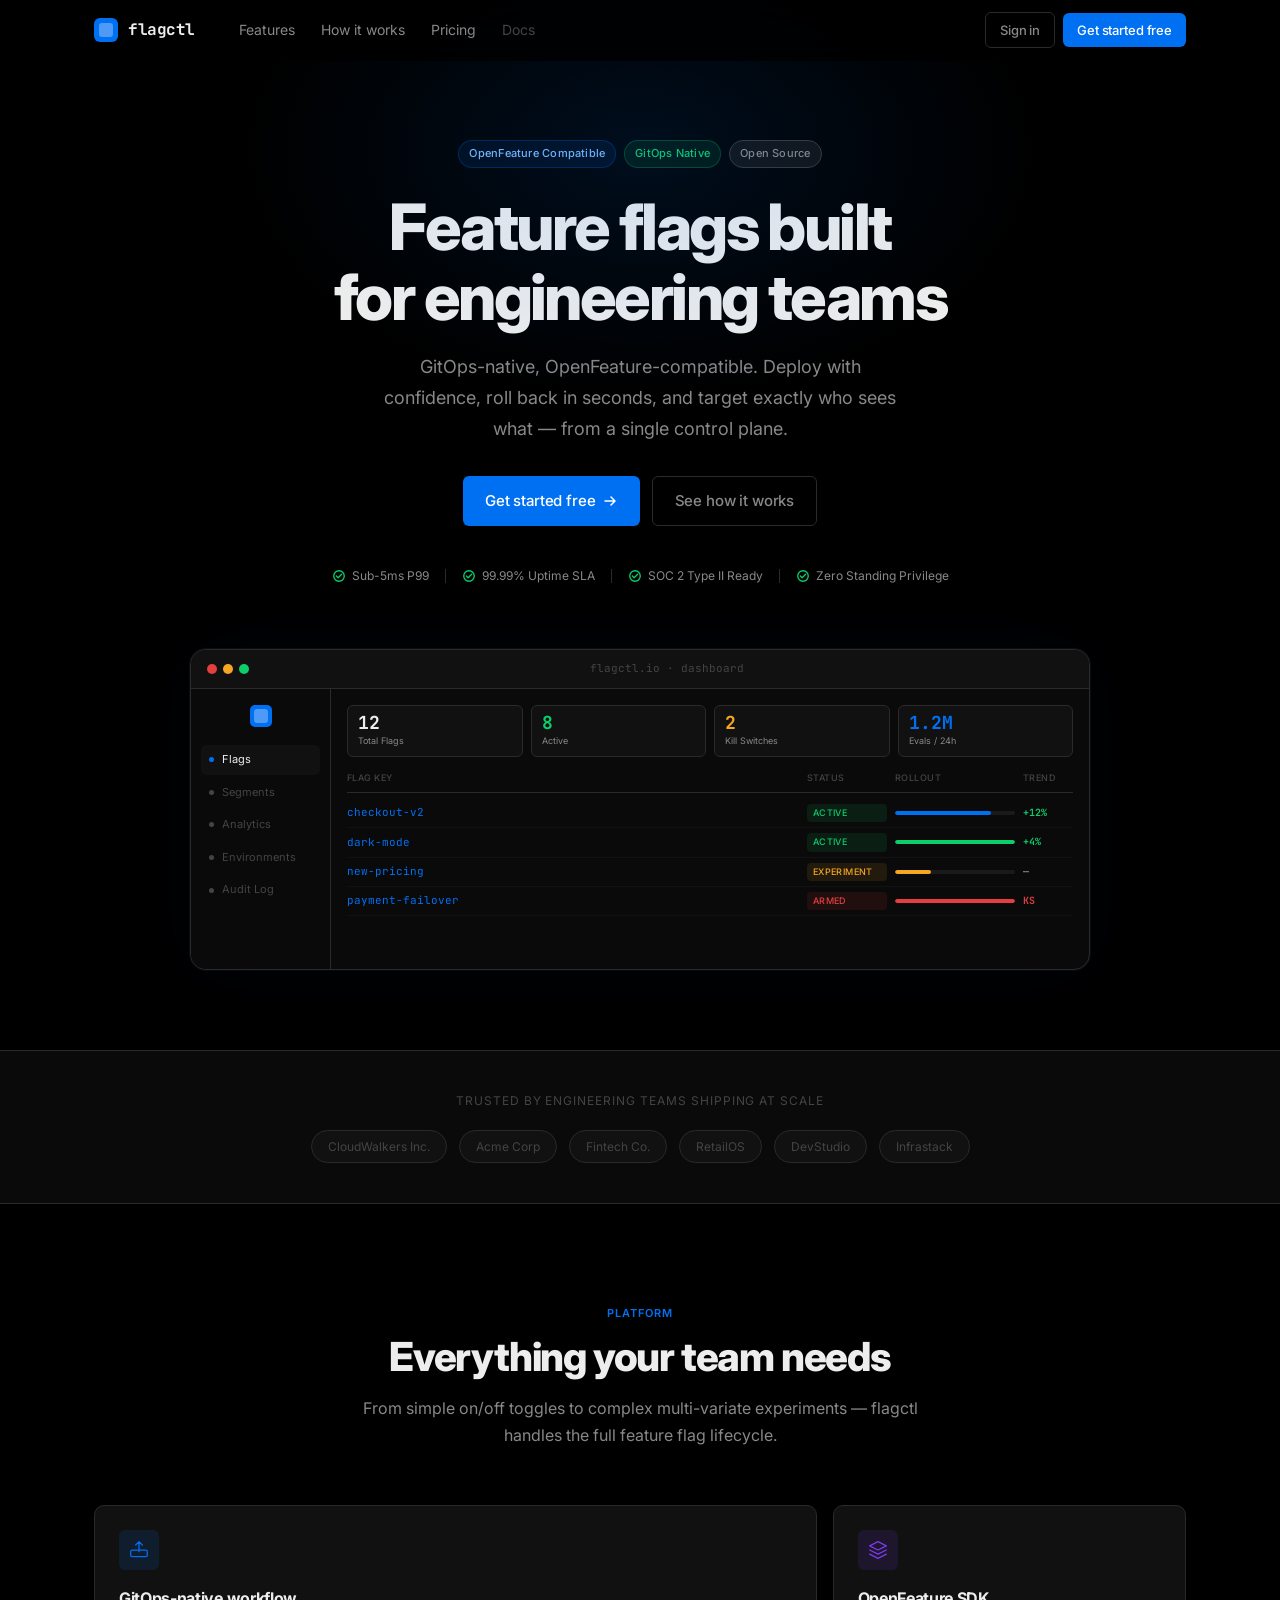
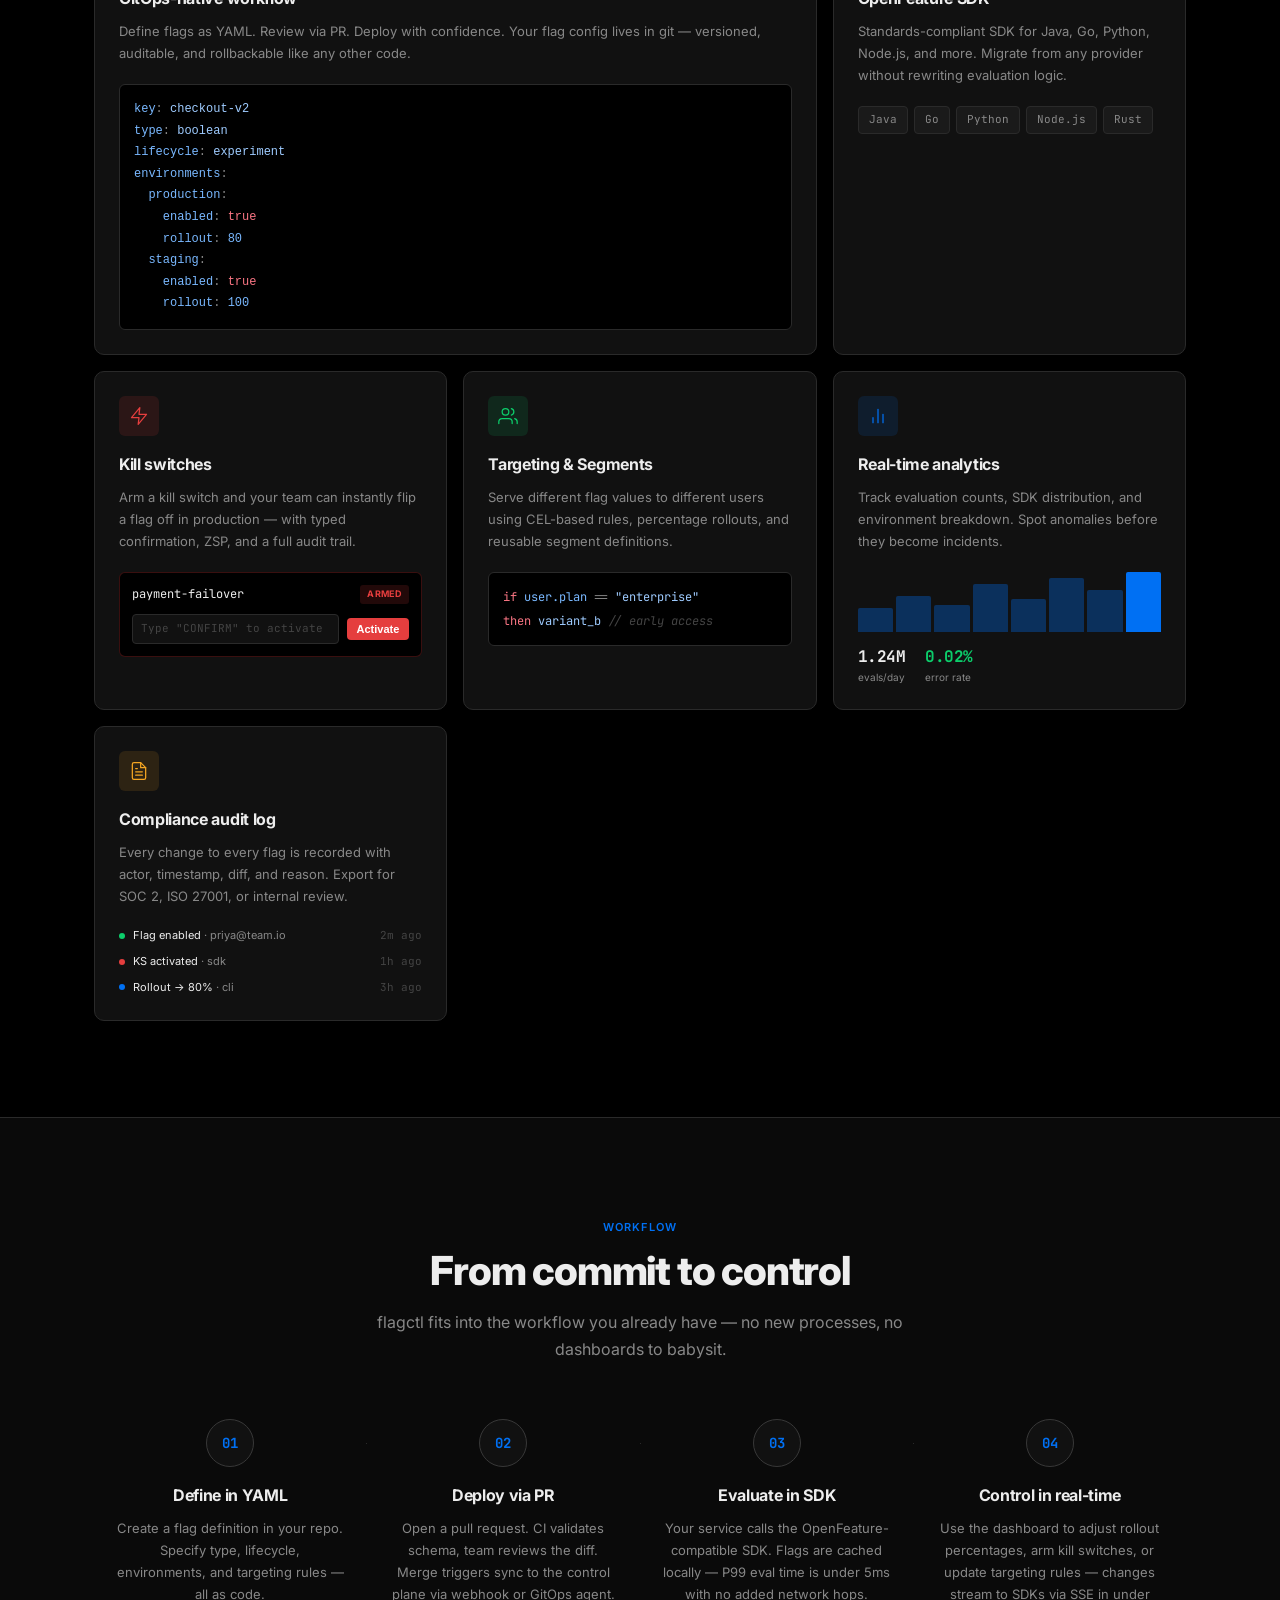
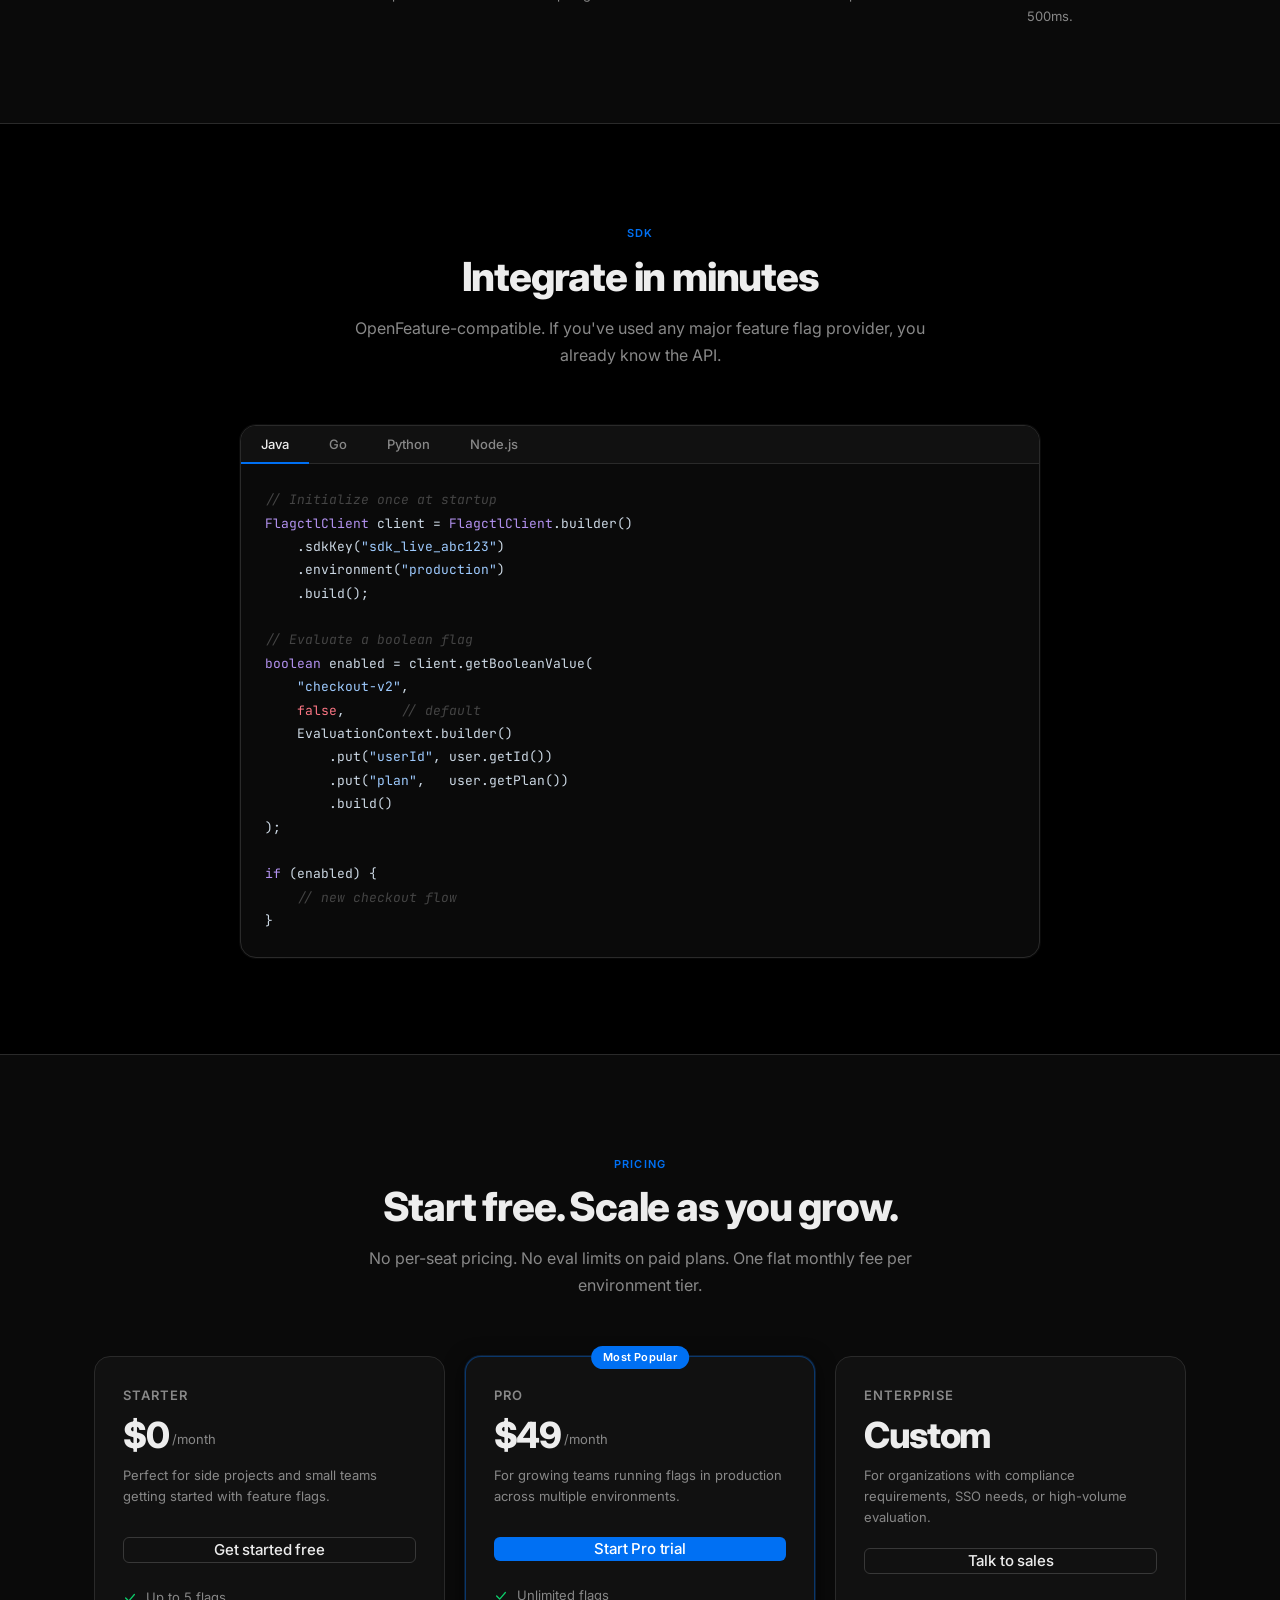
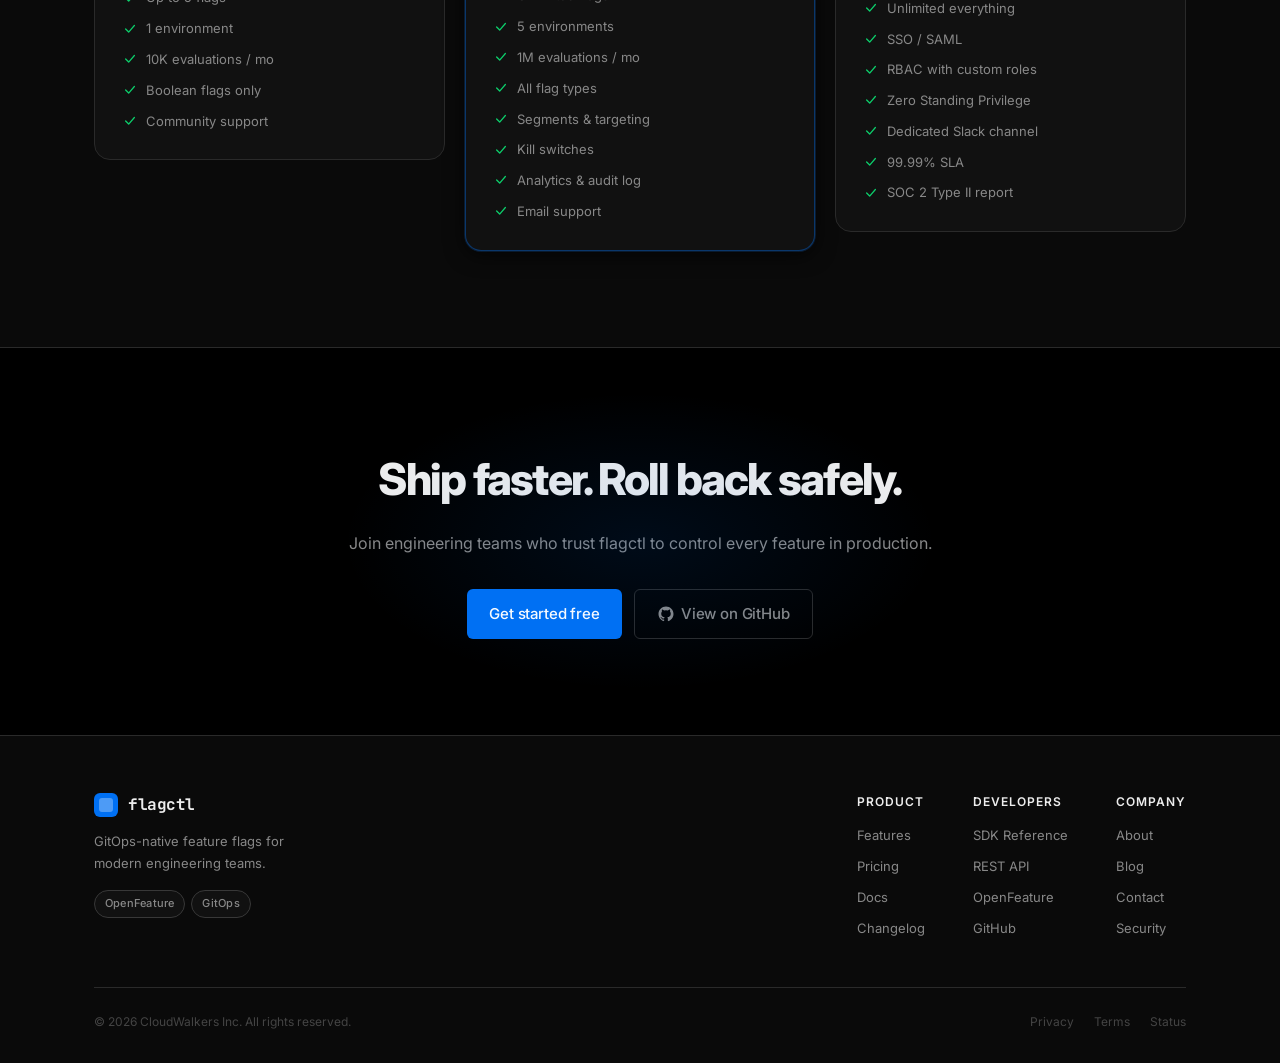
==== index.html @ 7f80adb3 "Add interactive features and dark theme styling - Implement sticky navigation that changes on scroll" ====
<!DOCTYPE html>
<html lang="en">
<head>
  <meta charset="UTF-8" />
  <meta name="viewport" content="width=device-width, initial-scale=1.0" />
  <title>flagctl — GitOps-native Feature Flags</title>
  <meta name="description" content="GitOps-native, OpenFeature-compatible feature flag management. Ship faster, roll back instantly, target precisely." />
  <meta property="og:title" content="flagctl — GitOps-native Feature Flags" />
  <meta property="og:description" content="Ship faster, roll back instantly, target precisely. Open-source feature flag management built for modern engineering teams." />
  <meta property="og:type" content="website" />
  <meta property="og:url" content="https://flagctl.github.io" />
  <meta name="twitter:card" content="summary_large_image" />
  <link rel="preconnect" href="https://fonts.googleapis.com" />
  <link rel="preconnect" href="https://fonts.gstatic.com" crossorigin />
  <link href="https://fonts.googleapis.com/css2?family=Inter:wght@300;400;500;600;700;800&family=JetBrains+Mono:wght@400;500;600&display=swap" rel="stylesheet" />
  <link rel="stylesheet" href="style.css" />
</head>
<body>

  <!-- ===================== NAV ===================== -->
  <nav class="nav" id="nav">
    <div class="nav-inner">
      <a href="/" class="logo">
        <span class="logo-mark"></span>
        <span class="logo-text">flagctl</span>
      </a>
      <ul class="nav-links">
        <li><a href="#features">Features</a></li>
        <li><a href="#how-it-works">How it works</a></li>
        <li><a href="#pricing">Pricing</a></li>
        <li><a href="#docs" class="nav-link-muted">Docs</a></li>
      </ul>
      <div class="nav-actions">
        <a href="#" class="btn btn-ghost btn-sm">Sign in</a>
        <a href="#pricing" class="btn btn-primary btn-sm">Get started free</a>
      </div>
      <button class="hamburger" id="hamburger" aria-label="Menu">
        <span></span><span></span><span></span>
      </button>
    </div>
    <div class="mobile-menu" id="mobile-menu">
      <a href="#features">Features</a>
      <a href="#how-it-works">How it works</a>
      <a href="#pricing">Pricing</a>
      <a href="#docs">Docs</a>
      <a href="#pricing" class="btn btn-primary btn-sm">Get started free</a>
    </div>
  </nav>

  <!-- ===================== HERO ===================== -->
  <section class="hero">
    <div class="hero-glow"></div>
    <div class="container">
      <div class="badge-row">
        <span class="badge badge-blue">OpenFeature Compatible</span>
        <span class="badge badge-green">GitOps Native</span>
        <span class="badge badge-default">Open Source</span>
      </div>
      <h1 class="hero-title">
        Feature flags built<br />for engineering teams
      </h1>
      <p class="hero-sub">
        GitOps-native, OpenFeature-compatible. Deploy with confidence, roll back
        in seconds, and target exactly who sees what — from a single control plane.
      </p>
      <div class="hero-actions">
        <a href="#pricing" class="btn btn-primary btn-lg">
          Get started free
          <svg width="16" height="16" viewBox="0 0 16 16" fill="none">
            <path d="M3 8h10M9 4l4 4-4 4" stroke="currentColor" stroke-width="1.5" stroke-linecap="round" stroke-linejoin="round"/>
          </svg>
        </a>
        <a href="#how-it-works" class="btn btn-ghost btn-lg">See how it works</a>
      </div>
      <div class="trust-bar">
        <div class="trust-item">
          <svg width="14" height="14" viewBox="0 0 16 16" fill="none"><circle cx="8" cy="8" r="6" stroke="#0cce6b" stroke-width="1.5"/><path d="M5 8l2 2 4-4" stroke="#0cce6b" stroke-width="1.5" stroke-linecap="round" stroke-linejoin="round"/></svg>
          Sub-5ms P99
        </div>
        <div class="trust-sep"></div>
        <div class="trust-item">
          <svg width="14" height="14" viewBox="0 0 16 16" fill="none"><circle cx="8" cy="8" r="6" stroke="#0cce6b" stroke-width="1.5"/><path d="M5 8l2 2 4-4" stroke="#0cce6b" stroke-width="1.5" stroke-linecap="round" stroke-linejoin="round"/></svg>
          99.99% Uptime SLA
        </div>
        <div class="trust-sep"></div>
        <div class="trust-item">
          <svg width="14" height="14" viewBox="0 0 16 16" fill="none"><circle cx="8" cy="8" r="6" stroke="#0cce6b" stroke-width="1.5"/><path d="M5 8l2 2 4-4" stroke="#0cce6b" stroke-width="1.5" stroke-linecap="round" stroke-linejoin="round"/></svg>
          SOC 2 Type II Ready
        </div>
        <div class="trust-sep"></div>
        <div class="trust-item">
          <svg width="14" height="14" viewBox="0 0 16 16" fill="none"><circle cx="8" cy="8" r="6" stroke="#0cce6b" stroke-width="1.5"/><path d="M5 8l2 2 4-4" stroke="#0cce6b" stroke-width="1.5" stroke-linecap="round" stroke-linejoin="round"/></svg>
          Zero Standing Privilege
        </div>
      </div>

      <!-- Dashboard preview -->
      <div class="hero-preview">
        <div class="preview-topbar">
          <div class="preview-dots">
            <span class="dot dot-red"></span>
            <span class="dot dot-yellow"></span>
            <span class="dot dot-green"></span>
          </div>
          <div class="preview-url">flagctl.io · dashboard</div>
        </div>
        <div class="preview-body">
          <!-- Sidebar -->
          <div class="preview-sidebar">
            <div class="preview-logo-mark"></div>
            <div class="preview-nav-items">
              <div class="preview-nav-item preview-nav-active">
                <span class="preview-nav-dot" style="background:#0070f3"></span>
                <span>Flags</span>
              </div>
              <div class="preview-nav-item">
                <span class="preview-nav-dot" style="background:#444"></span>
                <span>Segments</span>
              </div>
              <div class="preview-nav-item">
                <span class="preview-nav-dot" style="background:#444"></span>
                <span>Analytics</span>
              </div>
              <div class="preview-nav-item">
                <span class="preview-nav-dot" style="background:#444"></span>
                <span>Environments</span>
              </div>
              <div class="preview-nav-item">
                <span class="preview-nav-dot" style="background:#444"></span>
                <span>Audit Log</span>
              </div>
            </div>
          </div>
          <!-- Content -->
          <div class="preview-content">
            <!-- Stat row -->
            <div class="preview-stats">
              <div class="preview-stat">
                <div class="preview-stat-val" style="color:#ededed">12</div>
                <div class="preview-stat-label">Total Flags</div>
              </div>
              <div class="preview-stat">
                <div class="preview-stat-val" style="color:#0cce6b">8</div>
                <div class="preview-stat-label">Active</div>
              </div>
              <div class="preview-stat">
                <div class="preview-stat-val" style="color:#f5a623">2</div>
                <div class="preview-stat-label">Kill Switches</div>
              </div>
              <div class="preview-stat">
                <div class="preview-stat-val" style="color:#0070f3">1.2M</div>
                <div class="preview-stat-label">Evals / 24h</div>
              </div>
            </div>
            <!-- Flag rows -->
            <div class="preview-table">
              <div class="preview-table-head">
                <span>Flag key</span>
                <span>Status</span>
                <span>Rollout</span>
                <span>Trend</span>
              </div>
              <div class="preview-row">
                <span class="preview-key">checkout-v2</span>
                <span class="preview-chip preview-chip-green">active</span>
                <div class="preview-bar-wrap"><div class="preview-bar" style="width:80%;background:#0070f3"></div></div>
                <span class="preview-trend" style="color:#0cce6b">+12%</span>
              </div>
              <div class="preview-row">
                <span class="preview-key">dark-mode</span>
                <span class="preview-chip preview-chip-green">active</span>
                <div class="preview-bar-wrap"><div class="preview-bar" style="width:100%;background:#0cce6b"></div></div>
                <span class="preview-trend" style="color:#0cce6b">+4%</span>
              </div>
              <div class="preview-row">
                <span class="preview-key">new-pricing</span>
                <span class="preview-chip preview-chip-yellow">experiment</span>
                <div class="preview-bar-wrap"><div class="preview-bar" style="width:30%;background:#f5a623"></div></div>
                <span class="preview-trend" style="color:#888">—</span>
              </div>
              <div class="preview-row">
                <span class="preview-key">payment-failover</span>
                <span class="preview-chip preview-chip-red">armed</span>
                <div class="preview-bar-wrap"><div class="preview-bar" style="width:100%;background:#e53e3e"></div></div>
                <span class="preview-trend" style="color:#e53e3e">KS</span>
              </div>
            </div>
          </div>
        </div>
      </div>
    </div>
  </section>

  <!-- ===================== LOGOS ===================== -->
  <section class="logos-section">
    <div class="container">
      <p class="logos-label">Trusted by engineering teams shipping at scale</p>
      <div class="logos-row">
        <div class="logo-pill">CloudWalkers Inc.</div>
        <div class="logo-pill">Acme Corp</div>
        <div class="logo-pill">Fintech Co.</div>
        <div class="logo-pill">RetailOS</div>
        <div class="logo-pill">DevStudio</div>
        <div class="logo-pill">Infrastack</div>
      </div>
    </div>
  </section>

  <!-- ===================== FEATURES ===================== -->
  <section class="section" id="features">
    <div class="container">
      <div class="section-header">
        <span class="section-eyebrow">Platform</span>
        <h2 class="section-title">Everything your team needs</h2>
        <p class="section-sub">From simple on/off toggles to complex multi-variate experiments — flagctl handles the full feature flag lifecycle.</p>
      </div>
      <div class="features-grid">

        <div class="feature-card feature-card-wide">
          <div class="feature-icon feature-icon-blue">
            <svg width="20" height="20" viewBox="0 0 24 24" fill="none"><path d="M8 6l4-4 4 4M12 2v12M4 20h16M4 20a2 2 0 01-2-2v-4a2 2 0 012-2h16a2 2 0 012 2v4a2 2 0 01-2 2" stroke="currentColor" stroke-width="1.5" stroke-linecap="round" stroke-linejoin="round"/></svg>
          </div>
          <h3 class="feature-title">GitOps-native workflow</h3>
          <p class="feature-desc">Define flags as YAML. Review via PR. Deploy with confidence. Your flag config lives in git — versioned, auditable, and rollbackable like any other code.</p>
          <div class="feature-code">
            <pre><span class="c-key">key</span><span class="c-colon">:</span> <span class="c-str">checkout-v2</span>
<span class="c-key">type</span><span class="c-colon">:</span> <span class="c-str">boolean</span>
<span class="c-key">lifecycle</span><span class="c-colon">:</span> <span class="c-str">experiment</span>
<span class="c-key">environments</span><span class="c-colon">:</span>
  <span class="c-key">production</span><span class="c-colon">:</span>
    <span class="c-key">enabled</span><span class="c-colon">:</span> <span class="c-bool">true</span>
    <span class="c-key">rollout</span><span class="c-colon">:</span> <span class="c-num">80</span>
  <span class="c-key">staging</span><span class="c-colon">:</span>
    <span class="c-key">enabled</span><span class="c-colon">:</span> <span class="c-bool">true</span>
    <span class="c-key">rollout</span><span class="c-colon">:</span> <span class="c-num">100</span></pre>
          </div>
        </div>

        <div class="feature-card">
          <div class="feature-icon feature-icon-purple">
            <svg width="20" height="20" viewBox="0 0 24 24" fill="none"><path d="M12 2L2 7l10 5 10-5-10-5zM2 17l10 5 10-5M2 12l10 5 10-5" stroke="currentColor" stroke-width="1.5" stroke-linecap="round" stroke-linejoin="round"/></svg>
          </div>
          <h3 class="feature-title">OpenFeature SDK</h3>
          <p class="feature-desc">Standards-compliant SDK for Java, Go, Python, Node.js, and more. Migrate from any provider without rewriting evaluation logic.</p>
          <div class="feature-langs">
            <span class="lang-pill">Java</span>
            <span class="lang-pill">Go</span>
            <span class="lang-pill">Python</span>
            <span class="lang-pill">Node.js</span>
            <span class="lang-pill">Rust</span>
          </div>
        </div>

        <div class="feature-card">
          <div class="feature-icon feature-icon-red">
            <svg width="20" height="20" viewBox="0 0 24 24" fill="none"><path d="M13 2L3 14h9l-1 8 10-12h-9l1-8z" stroke="currentColor" stroke-width="1.5" stroke-linecap="round" stroke-linejoin="round"/></svg>
          </div>
          <h3 class="feature-title">Kill switches</h3>
          <p class="feature-desc">Arm a kill switch and your team can instantly flip a flag off in production — with typed confirmation, ZSP, and a full audit trail.</p>
          <div class="feature-ks-demo">
            <div class="ks-row">
              <span class="ks-key">payment-failover</span>
              <span class="ks-badge">ARMED</span>
            </div>
            <div class="ks-action">
              <span class="ks-input">Type "CONFIRM" to activate</span>
              <button class="ks-btn">Activate</button>
            </div>
          </div>
        </div>

        <div class="feature-card">
          <div class="feature-icon feature-icon-green">
            <svg width="20" height="20" viewBox="0 0 24 24" fill="none"><path d="M17 21v-2a4 4 0 00-4-4H5a4 4 0 00-4 4v2M9 11a4 4 0 100-8 4 4 0 000 8zM23 21v-2a4 4 0 00-3-3.87M16 3.13a4 4 0 010 7.75" stroke="currentColor" stroke-width="1.5" stroke-linecap="round" stroke-linejoin="round"/></svg>
          </div>
          <h3 class="feature-title">Targeting &amp; Segments</h3>
          <p class="feature-desc">Serve different flag values to different users using CEL-based rules, percentage rollouts, and reusable segment definitions.</p>
          <div class="feature-rule">
            <div class="rule-line"><span class="rule-kw">if</span> <span class="rule-attr">user.plan</span> <span class="rule-op">==</span> <span class="rule-val">"enterprise"</span></div>
            <div class="rule-line"><span class="rule-kw">then</span> <span class="rule-val">variant_b</span> <span class="rule-comment">// early access</span></div>
          </div>
        </div>

        <div class="feature-card">
          <div class="feature-icon feature-icon-blue">
            <svg width="20" height="20" viewBox="0 0 24 24" fill="none"><path d="M18 20V10M12 20V4M6 20v-6" stroke="currentColor" stroke-width="1.5" stroke-linecap="round" stroke-linejoin="round"/></svg>
          </div>
          <h3 class="feature-title">Real-time analytics</h3>
          <p class="feature-desc">Track evaluation counts, SDK distribution, and environment breakdown. Spot anomalies before they become incidents.</p>
          <div class="feature-mini-chart">
            <div class="mini-bar" style="height:40%;background:#0070f355"></div>
            <div class="mini-bar" style="height:60%;background:#0070f355"></div>
            <div class="mini-bar" style="height:45%;background:#0070f355"></div>
            <div class="mini-bar" style="height:80%;background:#0070f355"></div>
            <div class="mini-bar" style="height:55%;background:#0070f355"></div>
            <div class="mini-bar" style="height:90%;background:#0070f355"></div>
            <div class="mini-bar" style="height:70%;background:#0070f355"></div>
            <div class="mini-bar" style="height:100%;background:#0070f3"></div>
          </div>
          <div class="feature-stats-row">
            <div class="mini-stat"><span class="mini-val">1.24M</span><span class="mini-lbl">evals/day</span></div>
            <div class="mini-stat"><span class="mini-val" style="color:#0cce6b">0.02%</span><span class="mini-lbl">error rate</span></div>
          </div>
        </div>

        <div class="feature-card">
          <div class="feature-icon feature-icon-yellow">
            <svg width="20" height="20" viewBox="0 0 24 24" fill="none"><path d="M14 2H6a2 2 0 00-2 2v16a2 2 0 002 2h12a2 2 0 002-2V8l-6-6z" stroke="currentColor" stroke-width="1.5" stroke-linecap="round" stroke-linejoin="round"/><path d="M14 2v6h6M16 13H8M16 17H8M10 9H8" stroke="currentColor" stroke-width="1.5" stroke-linecap="round" stroke-linejoin="round"/></svg>
          </div>
          <h3 class="feature-title">Compliance audit log</h3>
          <p class="feature-desc">Every change to every flag is recorded with actor, timestamp, diff, and reason. Export for SOC 2, ISO 27001, or internal review.</p>
          <div class="feature-audit">
            <div class="audit-row">
              <span class="audit-dot" style="background:#0cce6b"></span>
              <span class="audit-text">Flag enabled <span class="audit-who">· priya@team.io</span></span>
              <span class="audit-time">2m ago</span>
            </div>
            <div class="audit-row">
              <span class="audit-dot" style="background:#e53e3e"></span>
              <span class="audit-text">KS activated <span class="audit-who">· sdk</span></span>
              <span class="audit-time">1h ago</span>
            </div>
            <div class="audit-row">
              <span class="audit-dot" style="background:#0070f3"></span>
              <span class="audit-text">Rollout → 80% <span class="audit-who">· cli</span></span>
              <span class="audit-time">3h ago</span>
            </div>
          </div>
        </div>

      </div>
    </div>
  </section>

  <!-- ===================== HOW IT WORKS ===================== -->
  <section class="section section-alt" id="how-it-works">
    <div class="container">
      <div class="section-header">
        <span class="section-eyebrow">Workflow</span>
        <h2 class="section-title">From commit to control</h2>
        <p class="section-sub">flagctl fits into the workflow you already have — no new processes, no dashboards to babysit.</p>
      </div>
      <div class="steps">
        <div class="step">
          <div class="step-num">01</div>
          <div class="step-content">
            <h3 class="step-title">Define in YAML</h3>
            <p class="step-desc">Create a flag definition in your repo. Specify type, lifecycle, environments, and targeting rules — all as code.</p>
          </div>
        </div>
        <div class="step-connector"></div>
        <div class="step">
          <div class="step-num">02</div>
          <div class="step-content">
            <h3 class="step-title">Deploy via PR</h3>
            <p class="step-desc">Open a pull request. CI validates schema, team reviews the diff. Merge triggers sync to the control plane via webhook or GitOps agent.</p>
          </div>
        </div>
        <div class="step-connector"></div>
        <div class="step">
          <div class="step-num">03</div>
          <div class="step-content">
            <h3 class="step-title">Evaluate in SDK</h3>
            <p class="step-desc">Your service calls the OpenFeature-compatible SDK. Flags are cached locally — P99 eval time is under 5ms with no added network hops.</p>
          </div>
        </div>
        <div class="step-connector"></div>
        <div class="step">
          <div class="step-num">04</div>
          <div class="step-content">
            <h3 class="step-title">Control in real-time</h3>
            <p class="step-desc">Use the dashboard to adjust rollout percentages, arm kill switches, or update targeting rules — changes stream to SDKs via SSE in under 500ms.</p>
          </div>
        </div>
      </div>
    </div>
  </section>

  <!-- ===================== CODE ===================== -->
  <section class="section" id="docs">
    <div class="container">
      <div class="section-header">
        <span class="section-eyebrow">SDK</span>
        <h2 class="section-title">Integrate in minutes</h2>
        <p class="section-sub">OpenFeature-compatible. If you've used any major feature flag provider, you already know the API.</p>
      </div>
      <div class="code-showcase">
        <div class="code-tabs">
          <button class="code-tab code-tab-active" data-lang="java">Java</button>
          <button class="code-tab" data-lang="go">Go</button>
          <button class="code-tab" data-lang="python">Python</button>
          <button class="code-tab" data-lang="node">Node.js</button>
        </div>
        <div class="code-panels">
          <div class="code-panel code-panel-active" data-lang="java">
            <pre class="code-block"><span class="c-comment">// Initialize once at startup</span>
<span class="c-type">FlagctlClient</span> client = <span class="c-type">FlagctlClient</span>.builder()
    .sdkKey(<span class="c-str">"sdk_live_abc123"</span>)
    .environment(<span class="c-str">"production"</span>)
    .build();

<span class="c-comment">// Evaluate a boolean flag</span>
<span class="c-type">boolean</span> enabled = client.getBooleanValue(
    <span class="c-str">"checkout-v2"</span>,
    <span class="c-bool">false</span>,       <span class="c-comment">// default</span>
    EvaluationContext.builder()
        .put(<span class="c-str">"userId"</span>, user.getId())
        .put(<span class="c-str">"plan"</span>,   user.getPlan())
        .build()
);

<span class="c-type">if</span> (enabled) {
    <span class="c-comment">// new checkout flow</span>
}</pre>
          </div>
          <div class="code-panel" data-lang="go">
            <pre class="code-block"><span class="c-comment">// Initialize once at startup</span>
client, _ := flagctl.<span class="c-type">NewClient</span>(flagctl.Config{
    SDKKey:      <span class="c-str">"sdk_live_abc123"</span>,
    Environment: <span class="c-str">"production"</span>,
})

<span class="c-comment">// Evaluate a boolean flag</span>
enabled, _ := client.<span class="c-type">BoolValue</span>(ctx,
    <span class="c-str">"checkout-v2"</span>,
    <span class="c-bool">false</span>,
    openfeature.<span class="c-type">NewEvaluationContext</span>(
        user.ID,
        map[<span class="c-type">string</span>]<span class="c-type">any</span>{
            <span class="c-str">"plan"</span>: user.Plan,
        },
    ),
)

<span class="c-type">if</span> enabled {
    <span class="c-comment">// new checkout flow</span>
}</pre>
          </div>
          <div class="code-panel" data-lang="python">
            <pre class="code-block"><span class="c-comment"># Initialize once at startup</span>
client = <span class="c-type">FlagctlClient</span>(
    sdk_key=<span class="c-str">"sdk_live_abc123"</span>,
    environment=<span class="c-str">"production"</span>,
)

<span class="c-comment"># Evaluate a boolean flag</span>
enabled = client.get_boolean_value(
    flag_key=<span class="c-str">"checkout-v2"</span>,
    default_value=<span class="c-bool">False</span>,
    evaluation_context=EvaluationContext(
        targeting_key=user.id,
        attributes={<span class="c-str">"plan"</span>: user.plan},
    ),
)

<span class="c-type">if</span> enabled:
    <span class="c-comment"># new checkout flow</span></pre>
          </div>
          <div class="code-panel" data-lang="node">
            <pre class="code-block"><span class="c-comment">// Initialize once at startup</span>
<span class="c-type">const</span> client = <span class="c-type">new</span> <span class="c-type">FlagctlClient</span>({
    sdkKey: <span class="c-str">'sdk_live_abc123'</span>,
    environment: <span class="c-str">'production'</span>,
});

<span class="c-comment">// Evaluate a boolean flag</span>
<span class="c-type">const</span> enabled = <span class="c-type">await</span> client.getBooleanValue(
    <span class="c-str">'checkout-v2'</span>,
    <span class="c-bool">false</span>,
    {
        targetingKey: user.id,
        plan: user.plan,
    }
);

<span class="c-type">if</span> (enabled) {
    <span class="c-comment">// new checkout flow</span>
}</pre>
          </div>
        </div>
      </div>
    </div>
  </section>

  <!-- ===================== PRICING ===================== -->
  <section class="section section-alt" id="pricing">
    <div class="container">
      <div class="section-header">
        <span class="section-eyebrow">Pricing</span>
        <h2 class="section-title">Start free. Scale as you grow.</h2>
        <p class="section-sub">No per-seat pricing. No eval limits on paid plans. One flat monthly fee per environment tier.</p>
      </div>
      <div class="pricing-grid">

        <div class="pricing-card">
          <div class="pricing-plan">Starter</div>
          <div class="pricing-price">
            <span class="pricing-amount">$0</span>
            <span class="pricing-period">/month</span>
          </div>
          <p class="pricing-tagline">Perfect for side projects and small teams getting started with feature flags.</p>
          <a href="#" class="btn btn-outline btn-full">Get started free</a>
          <ul class="pricing-features">
            <li><svg width="14" height="14" viewBox="0 0 16 16" fill="none"><path d="M3 8l3.5 3.5L13 4" stroke="#0cce6b" stroke-width="1.5" stroke-linecap="round" stroke-linejoin="round"/></svg> Up to 5 flags</li>
            <li><svg width="14" height="14" viewBox="0 0 16 16" fill="none"><path d="M3 8l3.5 3.5L13 4" stroke="#0cce6b" stroke-width="1.5" stroke-linecap="round" stroke-linejoin="round"/></svg> 1 environment</li>
            <li><svg width="14" height="14" viewBox="0 0 16 16" fill="none"><path d="M3 8l3.5 3.5L13 4" stroke="#0cce6b" stroke-width="1.5" stroke-linecap="round" stroke-linejoin="round"/></svg> 10K evaluations / mo</li>
            <li><svg width="14" height="14" viewBox="0 0 16 16" fill="none"><path d="M3 8l3.5 3.5L13 4" stroke="#0cce6b" stroke-width="1.5" stroke-linecap="round" stroke-linejoin="round"/></svg> Boolean flags only</li>
            <li><svg width="14" height="14" viewBox="0 0 16 16" fill="none"><path d="M3 8l3.5 3.5L13 4" stroke="#0cce6b" stroke-width="1.5" stroke-linecap="round" stroke-linejoin="round"/></svg> Community support</li>
          </ul>
        </div>

        <div class="pricing-card pricing-card-featured">
          <div class="pricing-popular">Most Popular</div>
          <div class="pricing-plan">Pro</div>
          <div class="pricing-price">
            <span class="pricing-amount">$49</span>
            <span class="pricing-period">/month</span>
          </div>
          <p class="pricing-tagline">For growing teams running flags in production across multiple environments.</p>
          <a href="#" class="btn btn-primary btn-full">Start Pro trial</a>
          <ul class="pricing-features">
            <li><svg width="14" height="14" viewBox="0 0 16 16" fill="none"><path d="M3 8l3.5 3.5L13 4" stroke="#0cce6b" stroke-width="1.5" stroke-linecap="round" stroke-linejoin="round"/></svg> Unlimited flags</li>
            <li><svg width="14" height="14" viewBox="0 0 16 16" fill="none"><path d="M3 8l3.5 3.5L13 4" stroke="#0cce6b" stroke-width="1.5" stroke-linecap="round" stroke-linejoin="round"/></svg> 5 environments</li>
            <li><svg width="14" height="14" viewBox="0 0 16 16" fill="none"><path d="M3 8l3.5 3.5L13 4" stroke="#0cce6b" stroke-width="1.5" stroke-linecap="round" stroke-linejoin="round"/></svg> 1M evaluations / mo</li>
            <li><svg width="14" height="14" viewBox="0 0 16 16" fill="none"><path d="M3 8l3.5 3.5L13 4" stroke="#0cce6b" stroke-width="1.5" stroke-linecap="round" stroke-linejoin="round"/></svg> All flag types</li>
            <li><svg width="14" height="14" viewBox="0 0 16 16" fill="none"><path d="M3 8l3.5 3.5L13 4" stroke="#0cce6b" stroke-width="1.5" stroke-linecap="round" stroke-linejoin="round"/></svg> Segments &amp; targeting</li>
            <li><svg width="14" height="14" viewBox="0 0 16 16" fill="none"><path d="M3 8l3.5 3.5L13 4" stroke="#0cce6b" stroke-width="1.5" stroke-linecap="round" stroke-linejoin="round"/></svg> Kill switches</li>
            <li><svg width="14" height="14" viewBox="0 0 16 16" fill="none"><path d="M3 8l3.5 3.5L13 4" stroke="#0cce6b" stroke-width="1.5" stroke-linecap="round" stroke-linejoin="round"/></svg> Analytics &amp; audit log</li>
            <li><svg width="14" height="14" viewBox="0 0 16 16" fill="none"><path d="M3 8l3.5 3.5L13 4" stroke="#0cce6b" stroke-width="1.5" stroke-linecap="round" stroke-linejoin="round"/></svg> Email support</li>
          </ul>
        </div>

        <div class="pricing-card">
          <div class="pricing-plan">Enterprise</div>
          <div class="pricing-price">
            <span class="pricing-amount">Custom</span>
          </div>
          <p class="pricing-tagline">For organizations with compliance requirements, SSO needs, or high-volume evaluation.</p>
          <a href="mailto:enterprise@flagctl.io" class="btn btn-outline btn-full">Talk to sales</a>
          <ul class="pricing-features">
            <li><svg width="14" height="14" viewBox="0 0 16 16" fill="none"><path d="M3 8l3.5 3.5L13 4" stroke="#0cce6b" stroke-width="1.5" stroke-linecap="round" stroke-linejoin="round"/></svg> Unlimited everything</li>
            <li><svg width="14" height="14" viewBox="0 0 16 16" fill="none"><path d="M3 8l3.5 3.5L13 4" stroke="#0cce6b" stroke-width="1.5" stroke-linecap="round" stroke-linejoin="round"/></svg> SSO / SAML</li>
            <li><svg width="14" height="14" viewBox="0 0 16 16" fill="none"><path d="M3 8l3.5 3.5L13 4" stroke="#0cce6b" stroke-width="1.5" stroke-linecap="round" stroke-linejoin="round"/></svg> RBAC with custom roles</li>
            <li><svg width="14" height="14" viewBox="0 0 16 16" fill="none"><path d="M3 8l3.5 3.5L13 4" stroke="#0cce6b" stroke-width="1.5" stroke-linecap="round" stroke-linejoin="round"/></svg> Zero Standing Privilege</li>
            <li><svg width="14" height="14" viewBox="0 0 16 16" fill="none"><path d="M3 8l3.5 3.5L13 4" stroke="#0cce6b" stroke-width="1.5" stroke-linecap="round" stroke-linejoin="round"/></svg> Dedicated Slack channel</li>
            <li><svg width="14" height="14" viewBox="0 0 16 16" fill="none"><path d="M3 8l3.5 3.5L13 4" stroke="#0cce6b" stroke-width="1.5" stroke-linecap="round" stroke-linejoin="round"/></svg> 99.99% SLA</li>
            <li><svg width="14" height="14" viewBox="0 0 16 16" fill="none"><path d="M3 8l3.5 3.5L13 4" stroke="#0cce6b" stroke-width="1.5" stroke-linecap="round" stroke-linejoin="round"/></svg> SOC 2 Type II report</li>
          </ul>
        </div>

      </div>
    </div>
  </section>

  <!-- ===================== CTA ===================== -->
  <section class="cta-section">
    <div class="container">
      <div class="cta-inner">
        <div class="cta-glow"></div>
        <h2 class="cta-title">Ship faster. Roll back safely.</h2>
        <p class="cta-sub">Join engineering teams who trust flagctl to control every feature in production.</p>
        <div class="cta-actions">
          <a href="#pricing" class="btn btn-primary btn-lg">Get started free</a>
          <a href="https://github.com/flagctl" class="btn btn-ghost btn-lg">
            <svg width="18" height="18" viewBox="0 0 24 24" fill="currentColor"><path d="M12 2C6.477 2 2 6.477 2 12c0 4.42 2.865 8.17 6.839 9.49.5.092.682-.217.682-.482 0-.237-.008-.866-.013-1.7-2.782.603-3.369-1.342-3.369-1.342-.454-1.155-1.11-1.462-1.11-1.462-.908-.62.069-.608.069-.608 1.003.07 1.531 1.03 1.531 1.03.892 1.529 2.341 1.087 2.91.832.092-.647.35-1.088.636-1.338-2.22-.253-4.555-1.11-4.555-4.943 0-1.091.39-1.984 1.029-2.683-.103-.253-.446-1.27.098-2.647 0 0 .84-.269 2.75 1.025A9.578 9.578 0 0112 6.836a9.59 9.59 0 012.504.337c1.909-1.294 2.747-1.025 2.747-1.025.546 1.377.203 2.394.1 2.647.64.699 1.028 1.592 1.028 2.683 0 3.842-2.339 4.687-4.566 4.935.359.309.678.919.678 1.852 0 1.336-.012 2.415-.012 2.743 0 .267.18.578.688.48C19.138 20.167 22 16.418 22 12c0-5.523-4.477-10-10-10z"/></svg>
            View on GitHub
          </a>
        </div>
      </div>
    </div>
  </section>

  <!-- ===================== FOOTER ===================== -->
  <footer class="footer">
    <div class="container">
      <div class="footer-top">
        <div class="footer-brand">
          <a href="/" class="logo">
            <span class="logo-mark"></span>
            <span class="logo-text">flagctl</span>
          </a>
          <p class="footer-tagline">GitOps-native feature flags for modern engineering teams.</p>
          <div class="footer-badges">
            <span class="badge badge-default">OpenFeature</span>
            <span class="badge badge-default">GitOps</span>
          </div>
        </div>
        <div class="footer-links">
          <div class="footer-col">
            <h4>Product</h4>
            <a href="#features">Features</a>
            <a href="#pricing">Pricing</a>
            <a href="#docs">Docs</a>
            <a href="#">Changelog</a>
          </div>
          <div class="footer-col">
            <h4>Developers</h4>
            <a href="#">SDK Reference</a>
            <a href="#">REST API</a>
            <a href="#">OpenFeature</a>
            <a href="#">GitHub</a>
          </div>
          <div class="footer-col">
            <h4>Company</h4>
            <a href="#">About</a>
            <a href="#">Blog</a>
            <a href="mailto:enterprise@flagctl.io">Contact</a>
            <a href="#">Security</a>
          </div>
        </div>
      </div>
      <div class="footer-bottom">
        <span>© 2026 CloudWalkers Inc. All rights reserved.</span>
        <div class="footer-legal">
          <a href="#">Privacy</a>
          <a href="#">Terms</a>
          <a href="#">Status</a>
        </div>
      </div>
    </div>
  </footer>

  <script src="script.js"></script>
</body>
</html>
---- style.css ----
/* =============================================
   flagctl.github.io — Vercel-inspired dark theme
   ============================================= */

*, *::before, *::after { box-sizing: border-box; margin: 0; padding: 0; }

:root {
  --bg:       #000000;
  --srf:      #0a0a0a;
  --srf2:     #111111;
  --srf3:     #1a1a1a;
  --bdr:      #2a2a2a;
  --bdr-l:    #383838;
  --acc:      #0070f3;
  --acc-dim:  rgba(0,112,243,0.12);
  --acc-glow: rgba(0,112,243,0.3);
  --warn:     #f5a623;
  --err:      #e53e3e;
  --success:  #0cce6b;
  --purple:   #7c3aed;
  --txt:      #ededed;
  --muted:    #888888;
  --dim:      #444444;
  --font-sans: 'Inter', -apple-system, BlinkMacSystemFont, 'Segoe UI', sans-serif;
  --font-mono: 'JetBrains Mono', 'Fira Code', monospace;
  --radius:   6px;
  --radius-md: 10px;
  --radius-lg: 16px;
  --shadow-sm: 0 1px 3px rgba(0,0,0,0.5), 0 0 0 1px rgba(255,255,255,0.04);
  --shadow-md: 0 4px 20px rgba(0,0,0,0.7), 0 0 0 1px rgba(255,255,255,0.04);
  --shadow-lg: 0 12px 48px rgba(0,0,0,0.8), 0 0 0 1px rgba(255,255,255,0.06);
}

html { scroll-behavior: smooth; }

body {
  font-family: var(--font-sans);
  background: var(--bg);
  color: var(--txt);
  font-size: 15px;
  line-height: 1.6;
  -webkit-font-smoothing: antialiased;
}

a { color: inherit; text-decoration: none; }
ul { list-style: none; }

/* ============ LAYOUT ============ */
.container {
  max-width: 1140px;
  margin: 0 auto;
  padding: 0 24px;
}

/* ============ BUTTONS ============ */
.btn {
  display: inline-flex;
  align-items: center;
  gap: 6px;
  font-family: var(--font-sans);
  font-weight: 500;
  border-radius: var(--radius);
  cursor: pointer;
  transition: all 0.15s ease;
  white-space: nowrap;
  border: none;
  text-decoration: none;
  letter-spacing: -0.01em;
}

.btn-sm  { padding: 7px 14px; font-size: 13px; }
.btn-md  { padding: 9px 18px; font-size: 14px; }
.btn-lg  { padding: 12px 22px; font-size: 15px; }
.btn-full { width: 100%; justify-content: center; }

.btn-primary {
  background: var(--acc);
  color: #fff;
}
.btn-primary:hover { background: #0060df; box-shadow: 0 0 0 3px var(--acc-dim); }

.btn-ghost {
  background: transparent;
  color: var(--muted);
  border: 1px solid var(--bdr);
}
.btn-ghost:hover { background: var(--srf2); color: var(--txt); border-color: var(--bdr-l); }

.btn-outline {
  background: transparent;
  color: var(--txt);
  border: 1px solid var(--bdr-l);
}
.btn-outline:hover { background: var(--srf2); border-color: var(--muted); }

/* ============ NAV ============ */
.nav {
  position: fixed;
  top: 0; left: 0; right: 0;
  z-index: 100;
  background: rgba(0,0,0,0.8);
  backdrop-filter: blur(16px);
  -webkit-backdrop-filter: blur(16px);
  border-bottom: 1px solid transparent;
  transition: border-color 0.2s;
}

.nav.scrolled { border-color: var(--bdr); }

.nav-inner {
  max-width: 1140px;
  margin: 0 auto;
  padding: 0 24px;
  height: 60px;
  display: flex;
  align-items: center;
  gap: 32px;
}

.logo {
  display: flex;
  align-items: center;
  gap: 10px;
  flex-shrink: 0;
}

.logo-mark {
  width: 24px;
  height: 24px;
  background: var(--acc);
  border-radius: 6px;
  position: relative;
}
.logo-mark::after {
  content: '';
  position: absolute;
  top: 5px; left: 5px;
  width: 14px; height: 14px;
  background: rgba(255,255,255,0.3);
  border-radius: 3px;
}

.logo-text {
  font-size: 16px;
  font-weight: 700;
  font-family: var(--font-mono);
  letter-spacing: -0.03em;
  color: var(--txt);
}

.nav-links {
  display: flex;
  align-items: center;
  gap: 2px;
  flex: 1;
}

.nav-links a {
  padding: 6px 12px;
  font-size: 14px;
  color: var(--muted);
  border-radius: var(--radius);
  transition: color 0.15s, background 0.15s;
}
.nav-links a:hover { color: var(--txt); background: var(--srf2); }
.nav-link-muted { color: var(--dim) !important; }

.nav-actions { display: flex; align-items: center; gap: 8px; margin-left: auto; }

.hamburger {
  display: none;
  flex-direction: column;
  gap: 5px;
  background: none;
  border: none;
  cursor: pointer;
  padding: 4px;
  margin-left: auto;
}
.hamburger span {
  display: block;
  width: 20px;
  height: 1.5px;
  background: var(--muted);
  transition: all 0.2s;
}

.mobile-menu {
  display: none;
  flex-direction: column;
  gap: 2px;
  padding: 12px 24px 20px;
  border-top: 1px solid var(--bdr);
}
.mobile-menu a {
  padding: 10px 12px;
  font-size: 14px;
  color: var(--muted);
  border-radius: var(--radius);
}
.mobile-menu a:hover { color: var(--txt); background: var(--srf2); }
.mobile-menu .btn { margin-top: 8px; }
.mobile-menu.open { display: flex; }

/* ============ HERO ============ */
.hero {
  padding: 140px 0 80px;
  text-align: center;
  position: relative;
  overflow: hidden;
}

.hero-glow {
  position: absolute;
  top: -100px;
  left: 50%;
  transform: translateX(-50%);
  width: 800px;
  height: 500px;
  background: radial-gradient(ellipse at center, rgba(0,112,243,0.12) 0%, transparent 70%);
  pointer-events: none;
}

.badge-row {
  display: flex;
  justify-content: center;
  gap: 8px;
  margin-bottom: 24px;
  flex-wrap: wrap;
}

.badge {
  display: inline-flex;
  align-items: center;
  gap: 5px;
  padding: 4px 10px;
  border-radius: 99px;
  font-size: 11px;
  font-weight: 500;
  letter-spacing: 0.02em;
  border: 1px solid;
}
.badge-blue   { background: rgba(0,112,243,0.1);   border-color: rgba(0,112,243,0.25);   color: #79b8ff; }
.badge-green  { background: rgba(12,206,107,0.1);  border-color: rgba(12,206,107,0.25);  color: #0cce6b; }
.badge-red    { background: rgba(229,62,62,0.1);   border-color: rgba(229,62,62,0.25);   color: #e53e3e; }
.badge-yellow { background: rgba(245,166,35,0.1);  border-color: rgba(245,166,35,0.25);  color: #f5a623; }
.badge-default{ background: var(--srf2); border-color: var(--bdr-l); color: var(--muted); }

.hero-title {
  font-size: clamp(36px, 6vw, 64px);
  font-weight: 800;
  letter-spacing: -0.04em;
  line-height: 1.1;
  color: var(--txt);
  margin-bottom: 20px;
}

.hero-sub {
  font-size: clamp(15px, 2vw, 18px);
  color: var(--muted);
  max-width: 540px;
  margin: 0 auto 32px;
  line-height: 1.7;
}

.hero-actions {
  display: flex;
  justify-content: center;
  gap: 12px;
  margin-bottom: 40px;
  flex-wrap: wrap;
}

.trust-bar {
  display: flex;
  justify-content: center;
  align-items: center;
  gap: 16px;
  flex-wrap: wrap;
  margin-bottom: 64px;
}
.trust-item {
  display: flex;
  align-items: center;
  gap: 6px;
  font-size: 12px;
  color: var(--muted);
}
.trust-sep {
  width: 1px;
  height: 14px;
  background: var(--bdr);
}

/* ---- Dashboard Preview ---- */
.hero-preview {
  max-width: 900px;
  margin: 0 auto;
  border-radius: var(--radius-lg);
  border: 1px solid var(--bdr);
  overflow: hidden;
  box-shadow: var(--shadow-lg), 0 0 80px rgba(0,112,243,0.06);
  background: var(--srf);
  text-align: left;
}

.preview-topbar {
  display: flex;
  align-items: center;
  gap: 12px;
  padding: 10px 16px;
  background: var(--srf2);
  border-bottom: 1px solid var(--bdr);
}
.preview-dots { display: flex; gap: 6px; }
.dot { width: 10px; height: 10px; border-radius: 50%; }
.dot-red    { background: #e53e3e; }
.dot-yellow { background: #f5a623; }
.dot-green  { background: #0cce6b; }
.preview-url { font-size: 11px; color: var(--dim); font-family: var(--font-mono); margin: 0 auto; }

.preview-body {
  display: flex;
  height: 280px;
}

.preview-sidebar {
  width: 140px;
  border-right: 1px solid var(--bdr);
  padding: 16px 10px;
  display: flex;
  flex-direction: column;
  gap: 14px;
  background: var(--srf);
  flex-shrink: 0;
}

.preview-logo-mark {
  width: 22px;
  height: 22px;
  background: var(--acc);
  border-radius: 5px;
  margin: 0 auto 4px;
  position: relative;
}
.preview-logo-mark::after {
  content: '';
  position: absolute;
  top: 4px; left: 4px;
  width: 14px; height: 14px;
  background: rgba(255,255,255,0.3);
  border-radius: 3px;
}

.preview-nav-items { display: flex; flex-direction: column; gap: 3px; }
.preview-nav-item {
  display: flex;
  align-items: center;
  gap: 8px;
  padding: 6px 8px;
  border-radius: 5px;
  font-size: 11px;
  color: var(--dim);
}
.preview-nav-active {
  background: var(--srf2);
  color: var(--txt);
}
.preview-nav-dot { width: 5px; height: 5px; border-radius: 50%; flex-shrink: 0; }

.preview-content {
  flex: 1;
  padding: 16px;
  display: flex;
  flex-direction: column;
  gap: 14px;
  overflow: hidden;
}

.preview-stats {
  display: grid;
  grid-template-columns: repeat(4, 1fr);
  gap: 8px;
}
.preview-stat {
  background: var(--srf2);
  border: 1px solid var(--bdr);
  border-radius: 6px;
  padding: 8px 10px;
}
.preview-stat-val {
  font-size: 18px;
  font-weight: 700;
  font-family: var(--font-mono);
  line-height: 1;
  margin-bottom: 2px;
}
.preview-stat-label { font-size: 9px; color: var(--muted); }

.preview-table { flex: 1; }
.preview-table-head {
  display: grid;
  grid-template-columns: 1fr 80px 120px 50px;
  gap: 8px;
  font-size: 9px;
  color: var(--dim);
  padding: 0 0 6px;
  border-bottom: 1px solid var(--bdr);
  margin-bottom: 6px;
  font-weight: 500;
  text-transform: uppercase;
  letter-spacing: 0.05em;
}
.preview-row {
  display: grid;
  grid-template-columns: 1fr 80px 120px 50px;
  gap: 8px;
  align-items: center;
  padding: 5px 0;
  border-bottom: 1px solid rgba(255,255,255,0.03);
}
.preview-key { font-size: 11px; font-family: var(--font-mono); color: var(--acc); }
.preview-chip {
  font-size: 9px;
  padding: 2px 6px;
  border-radius: 4px;
  font-weight: 500;
  text-transform: uppercase;
  letter-spacing: 0.04em;
  display: inline-block;
}
.preview-chip-green  { background: rgba(12,206,107,0.1);  color: #0cce6b; }
.preview-chip-yellow { background: rgba(245,166,35,0.1);  color: #f5a623; }
.preview-chip-red    { background: rgba(229,62,62,0.1);   color: #e53e3e; }
.preview-bar-wrap {
  height: 4px;
  background: var(--srf3);
  border-radius: 2px;
  overflow: hidden;
}
.preview-bar {
  height: 100%;
  border-radius: 2px;
  transition: width 0.5s ease;
}
.preview-trend { font-size: 10px; font-family: var(--font-mono); font-weight: 600; }

/* ============ LOGOS ============ */
.logos-section {
  padding: 40px 0;
  border-top: 1px solid var(--bdr);
  border-bottom: 1px solid var(--bdr);
  background: var(--srf);
}
.logos-label {
  text-align: center;
  font-size: 12px;
  color: var(--dim);
  margin-bottom: 20px;
  text-transform: uppercase;
  letter-spacing: 0.08em;
}
.logos-row {
  display: flex;
  justify-content: center;
  gap: 12px;
  flex-wrap: wrap;
}
.logo-pill {
  padding: 6px 16px;
  border: 1px solid var(--bdr);
  border-radius: 99px;
  font-size: 12px;
  color: var(--dim);
  background: var(--srf2);
}

/* ============ SECTIONS ============ */
.section {
  padding: 96px 0;
}
.section-alt {
  background: var(--srf);
  border-top: 1px solid var(--bdr);
  border-bottom: 1px solid var(--bdr);
}

.section-header {
  text-align: center;
  max-width: 600px;
  margin: 0 auto 56px;
}
.section-eyebrow {
  display: inline-block;
  font-size: 11px;
  font-weight: 600;
  color: var(--acc);
  text-transform: uppercase;
  letter-spacing: 0.1em;
  margin-bottom: 12px;
}
.section-title {
  font-size: clamp(26px, 4vw, 40px);
  font-weight: 800;
  letter-spacing: -0.03em;
  line-height: 1.1;
  color: var(--txt);
  margin-bottom: 16px;
}
.section-sub {
  font-size: 16px;
  color: var(--muted);
  line-height: 1.7;
}

/* ============ FEATURES GRID ============ */
.features-grid {
  display: grid;
  grid-template-columns: repeat(3, 1fr);
  grid-template-rows: auto auto;
  gap: 16px;
}

.feature-card {
  background: var(--srf2);
  border: 1px solid var(--bdr);
  border-radius: var(--radius-md);
  padding: 24px;
  transition: border-color 0.2s, box-shadow 0.2s;
}
.feature-card:hover {
  border-color: var(--bdr-l);
  box-shadow: var(--shadow-md);
}
.feature-card-wide {
  grid-column: span 2;
}

.feature-icon {
  width: 40px;
  height: 40px;
  border-radius: var(--radius);
  display: flex;
  align-items: center;
  justify-content: center;
  margin-bottom: 16px;
}
.feature-icon-blue   { background: rgba(0,112,243,0.12);   color: var(--acc); }
.feature-icon-purple { background: rgba(124,58,237,0.12);  color: var(--purple); }
.feature-icon-red    { background: rgba(229,62,62,0.12);   color: var(--err); }
.feature-icon-green  { background: rgba(12,206,107,0.12);  color: var(--success); }
.feature-icon-yellow { background: rgba(245,166,35,0.12);  color: var(--warn); }

.feature-title {
  font-size: 16px;
  font-weight: 700;
  letter-spacing: -0.02em;
  color: var(--txt);
  margin-bottom: 8px;
}
.feature-desc {
  font-size: 13px;
  color: var(--muted);
  line-height: 1.7;
  margin-bottom: 20px;
}

/* Feature code block */
.feature-code {
  background: var(--bg);
  border: 1px solid var(--bdr);
  border-radius: var(--radius);
  padding: 14px;
  font-family: var(--font-mono);
  font-size: 12px;
  line-height: 1.8;
}
.feature-code pre { white-space: pre; }
.c-key    { color: #79b8ff; }
.c-str    { color: #9ecbff; }
.c-bool   { color: #f97583; }
.c-num    { color: #79b8ff; }
.c-colon  { color: var(--muted); }
.c-comment{ color: var(--dim); font-style: italic; }
.c-type   { color: #b392f0; }

/* Lang pills */
.feature-langs { display: flex; gap: 6px; flex-wrap: wrap; }
.lang-pill {
  padding: 4px 10px;
  background: var(--srf3);
  border: 1px solid var(--bdr);
  border-radius: 4px;
  font-size: 11px;
  font-family: var(--font-mono);
  color: var(--muted);
}

/* Kill switch demo */
.feature-ks-demo {
  background: var(--bg);
  border: 1px solid rgba(229,62,62,0.25);
  border-radius: var(--radius);
  padding: 12px;
}
.ks-row {
  display: flex;
  align-items: center;
  justify-content: space-between;
  margin-bottom: 10px;
}
.ks-key { font-family: var(--font-mono); font-size: 12px; color: var(--txt); }
.ks-badge {
  font-size: 9px;
  font-weight: 700;
  padding: 2px 7px;
  background: rgba(229,62,62,0.15);
  color: var(--err);
  border-radius: 3px;
  letter-spacing: 0.05em;
}
.ks-action {
  display: flex;
  align-items: center;
  gap: 8px;
}
.ks-input {
  flex: 1;
  font-size: 11px;
  color: var(--dim);
  font-family: var(--font-mono);
  background: var(--srf2);
  padding: 5px 8px;
  border-radius: 4px;
  border: 1px solid var(--bdr);
}
.ks-btn {
  padding: 5px 10px;
  background: var(--err);
  color: #fff;
  border: none;
  border-radius: 4px;
  font-size: 11px;
  font-weight: 600;
  cursor: pointer;
}

/* CEL rule */
.feature-rule {
  background: var(--bg);
  border: 1px solid var(--bdr);
  border-radius: var(--radius);
  padding: 12px 14px;
  font-family: var(--font-mono);
  font-size: 12px;
  line-height: 2;
}
.rule-kw      { color: #f97583; }
.rule-attr    { color: #79b8ff; }
.rule-op      { color: var(--muted); }
.rule-val     { color: #9ecbff; }
.rule-comment { color: var(--dim); font-style: italic; }

/* Mini chart */
.feature-mini-chart {
  display: flex;
  align-items: flex-end;
  gap: 3px;
  height: 60px;
  margin-bottom: 12px;
}
.mini-bar {
  flex: 1;
  border-radius: 2px 2px 0 0;
  min-height: 2px;
}
.feature-stats-row {
  display: flex;
  gap: 20px;
}
.mini-stat { display: flex; flex-direction: column; }
.mini-val {
  font-size: 16px;
  font-weight: 700;
  font-family: var(--font-mono);
  letter-spacing: -0.03em;
}
.mini-lbl { font-size: 10px; color: var(--muted); }

/* Audit rows */
.feature-audit { display: flex; flex-direction: column; gap: 8px; }
.audit-row {
  display: flex;
  align-items: center;
  gap: 8px;
  font-size: 11px;
}
.audit-dot { width: 6px; height: 6px; border-radius: 50%; flex-shrink: 0; }
.audit-text { flex: 1; color: var(--txt); }
.audit-who { color: var(--muted); }
.audit-time { color: var(--dim); white-space: nowrap; font-family: var(--font-mono); }

/* ============ HOW IT WORKS ============ */
.steps {
  display: flex;
  align-items: flex-start;
  gap: 0;
  position: relative;
}

.step {
  flex: 1;
  display: flex;
  flex-direction: column;
  align-items: center;
  text-align: center;
  padding: 0 20px;
}

.step-num {
  width: 48px;
  height: 48px;
  border-radius: 50%;
  background: var(--srf2);
  border: 1px solid var(--bdr-l);
  display: flex;
  align-items: center;
  justify-content: center;
  font-size: 14px;
  font-weight: 700;
  font-family: var(--font-mono);
  color: var(--acc);
  margin-bottom: 16px;
  position: relative;
  z-index: 1;
}

.step-connector {
  flex: 0 0 1px;
  height: 1px;
  background: var(--bdr);
  margin-top: 24px;
  align-self: flex-start;
  width: 40px;
}

.step-title {
  font-size: 16px;
  font-weight: 700;
  letter-spacing: -0.02em;
  margin-bottom: 8px;
}
.step-desc {
  font-size: 13px;
  color: var(--muted);
  line-height: 1.7;
}

/* ============ CODE SHOWCASE ============ */
.code-showcase {
  max-width: 800px;
  margin: 0 auto;
  background: var(--srf);
  border: 1px solid var(--bdr);
  border-radius: var(--radius-lg);
  overflow: hidden;
  box-shadow: var(--shadow-lg);
}

.code-tabs {
  display: flex;
  border-bottom: 1px solid var(--bdr);
  background: var(--srf2);
}
.code-tab {
  padding: 10px 20px;
  font-size: 13px;
  font-weight: 500;
  font-family: var(--font-sans);
  background: none;
  border: none;
  color: var(--muted);
  cursor: pointer;
  border-bottom: 2px solid transparent;
  transition: color 0.15s, border-color 0.15s;
  margin-bottom: -1px;
}
.code-tab:hover { color: var(--txt); }
.code-tab-active { color: var(--txt) !important; border-bottom-color: var(--acc) !important; }

.code-panel { display: none; }
.code-panel-active { display: block; }

.code-block {
  padding: 24px;
  font-family: var(--font-mono);
  font-size: 13px;
  line-height: 1.8;
  color: #cdd9e5;
  overflow-x: auto;
  white-space: pre;
}

/* ============ PRICING ============ */
.pricing-grid {
  display: grid;
  grid-template-columns: repeat(3, 1fr);
  gap: 20px;
  align-items: start;
}

.pricing-card {
  background: var(--srf2);
  border: 1px solid var(--bdr);
  border-radius: var(--radius-lg);
  padding: 28px;
  position: relative;
  transition: border-color 0.2s, box-shadow 0.2s;
}
.pricing-card:hover { border-color: var(--bdr-l); }
.pricing-card-featured {
  border-color: rgba(0,112,243,0.4);
  box-shadow: 0 0 0 1px rgba(0,112,243,0.15), var(--shadow-md);
}
.pricing-card-featured:hover {
  border-color: var(--acc);
  box-shadow: 0 0 0 1px rgba(0,112,243,0.3), var(--shadow-md);
}

.pricing-popular {
  position: absolute;
  top: -11px;
  left: 50%;
  transform: translateX(-50%);
  background: var(--acc);
  color: #fff;
  font-size: 11px;
  font-weight: 600;
  padding: 3px 12px;
  border-radius: 99px;
  white-space: nowrap;
  letter-spacing: 0.02em;
}

.pricing-plan {
  font-size: 13px;
  font-weight: 600;
  color: var(--muted);
  text-transform: uppercase;
  letter-spacing: 0.08em;
  margin-bottom: 12px;
}

.pricing-price {
  display: flex;
  align-items: flex-end;
  gap: 4px;
  margin-bottom: 12px;
}
.pricing-amount {
  font-size: 36px;
  font-weight: 800;
  letter-spacing: -0.04em;
  color: var(--txt);
  line-height: 1;
}
.pricing-period {
  font-size: 13px;
  color: var(--muted);
  margin-bottom: 4px;
}

.pricing-tagline {
  font-size: 13px;
  color: var(--muted);
  line-height: 1.6;
  margin-bottom: 20px;
  min-height: 52px;
}

.pricing-features {
  margin-top: 24px;
  display: flex;
  flex-direction: column;
  gap: 10px;
}
.pricing-features li {
  display: flex;
  align-items: center;
  gap: 9px;
  font-size: 13px;
  color: var(--muted);
}
.pricing-features li svg { flex-shrink: 0; }

/* ============ CTA ============ */
.cta-section {
  padding: 96px 0;
  position: relative;
  overflow: hidden;
}

.cta-inner {
  max-width: 600px;
  margin: 0 auto;
  text-align: center;
  position: relative;
}

.cta-glow {
  position: absolute;
  top: 50%;
  left: 50%;
  transform: translate(-50%, -50%);
  width: 600px;
  height: 300px;
  background: radial-gradient(ellipse, rgba(0,112,243,0.1) 0%, transparent 70%);
  pointer-events: none;
}

.cta-title {
  font-size: clamp(28px, 4vw, 44px);
  font-weight: 800;
  letter-spacing: -0.04em;
  color: var(--txt);
  margin-bottom: 16px;
}

.cta-sub {
  font-size: 16px;
  color: var(--muted);
  margin-bottom: 32px;
  line-height: 1.7;
}

.cta-actions {
  display: flex;
  justify-content: center;
  gap: 12px;
  flex-wrap: wrap;
}

/* ============ FOOTER ============ */
.footer {
  background: var(--srf);
  border-top: 1px solid var(--bdr);
  padding: 56px 0 32px;
}

.footer-top {
  display: flex;
  gap: 64px;
  margin-bottom: 48px;
}

.footer-brand { flex: 0 0 240px; }
.footer-tagline {
  font-size: 13px;
  color: var(--muted);
  line-height: 1.7;
  margin: 12px 0 16px;
}
.footer-badges { display: flex; gap: 6px; }

.footer-links {
  display: flex;
  gap: 48px;
  flex: 1;
  justify-content: flex-end;
}

.footer-col {
  display: flex;
  flex-direction: column;
  gap: 10px;
}
.footer-col h4 {
  font-size: 12px;
  font-weight: 600;
  color: var(--txt);
  text-transform: uppercase;
  letter-spacing: 0.08em;
  margin-bottom: 4px;
}
.footer-col a {
  font-size: 13px;
  color: var(--muted);
  transition: color 0.15s;
}
.footer-col a:hover { color: var(--txt); }

.footer-bottom {
  display: flex;
  align-items: center;
  justify-content: space-between;
  padding-top: 24px;
  border-top: 1px solid var(--bdr);
  font-size: 12px;
  color: var(--dim);
}

.footer-legal {
  display: flex;
  gap: 20px;
}
.footer-legal a { color: var(--dim); transition: color 0.15s; }
.footer-legal a:hover { color: var(--muted); }

/* ============ ANIMATIONS ============ */
@keyframes fadeUp {
  from { opacity: 0; transform: translateY(24px); }
  to   { opacity: 1; transform: translateY(0); }
}

.animate-up {
  opacity: 0;
  animation: fadeUp 0.6s ease forwards;
}

.delay-1 { animation-delay: 0.1s; }
.delay-2 { animation-delay: 0.2s; }
.delay-3 { animation-delay: 0.3s; }
.delay-4 { animation-delay: 0.4s; }
.delay-5 { animation-delay: 0.5s; }

/* ============ RESPONSIVE ============ */
@media (max-width: 1024px) {
  .features-grid { grid-template-columns: repeat(2, 1fr); }
  .feature-card-wide { grid-column: span 2; }
  .pricing-grid { grid-template-columns: 1fr; max-width: 400px; margin: 0 auto; }
}

@media (max-width: 768px) {
  .nav-links, .nav-actions { display: none; }
  .hamburger { display: flex; }

  .features-grid { grid-template-columns: 1fr; }
  .feature-card-wide { grid-column: span 1; }

  .steps { flex-direction: column; align-items: center; gap: 32px; }
  .step-connector { display: none; }

  .footer-top { flex-direction: column; gap: 36px; }
  .footer-brand { flex: none; }
  .footer-links { justify-content: flex-start; flex-wrap: wrap; gap: 36px; }

  .preview-sidebar { display: none; }
  .preview-stats { grid-template-columns: repeat(2, 1fr); }
  .preview-table-head,
  .preview-row { grid-template-columns: 1fr 70px 80px 40px; }

  .trust-bar { gap: 12px; }
  .trust-sep { display: none; }
}

@media (max-width: 480px) {
  .hero-title { font-size: 32px; }
  .hero-preview { border-radius: var(--radius-md); }
  .preview-stats { grid-template-columns: repeat(2, 1fr); }
}
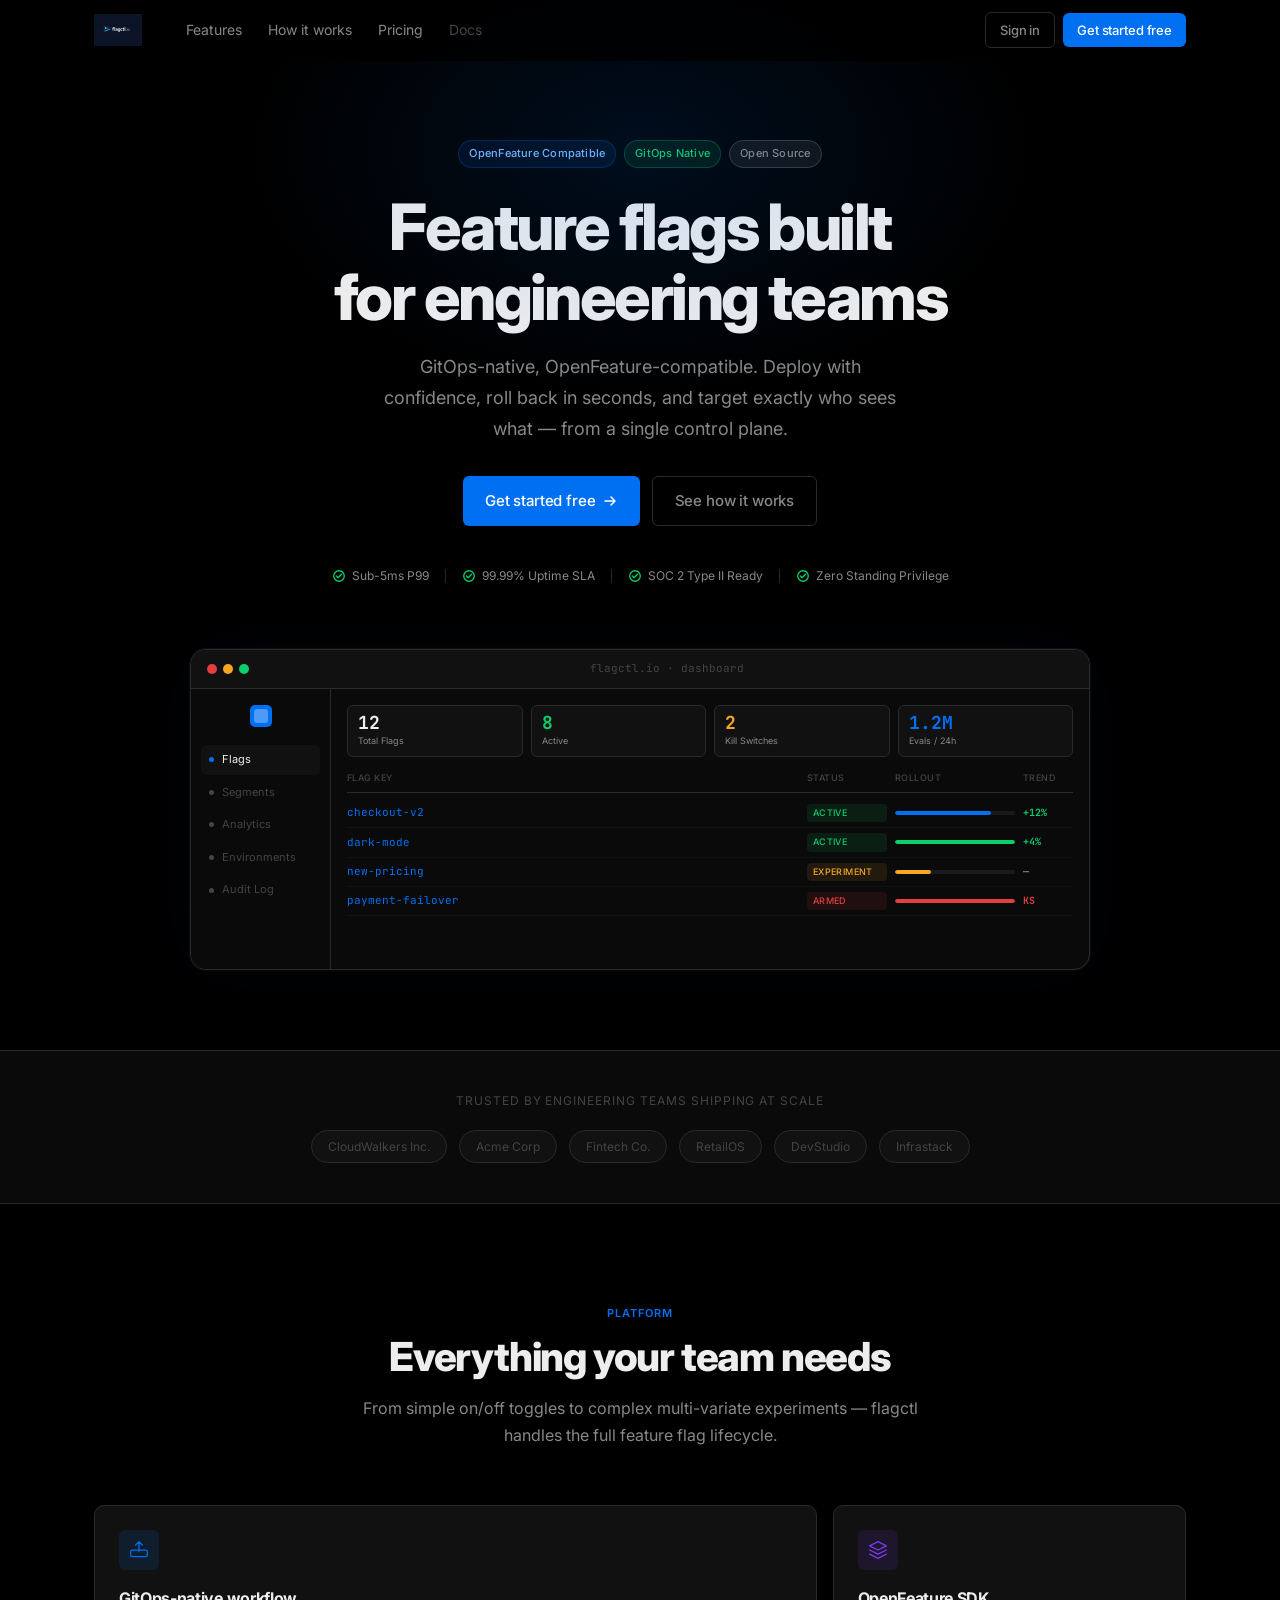
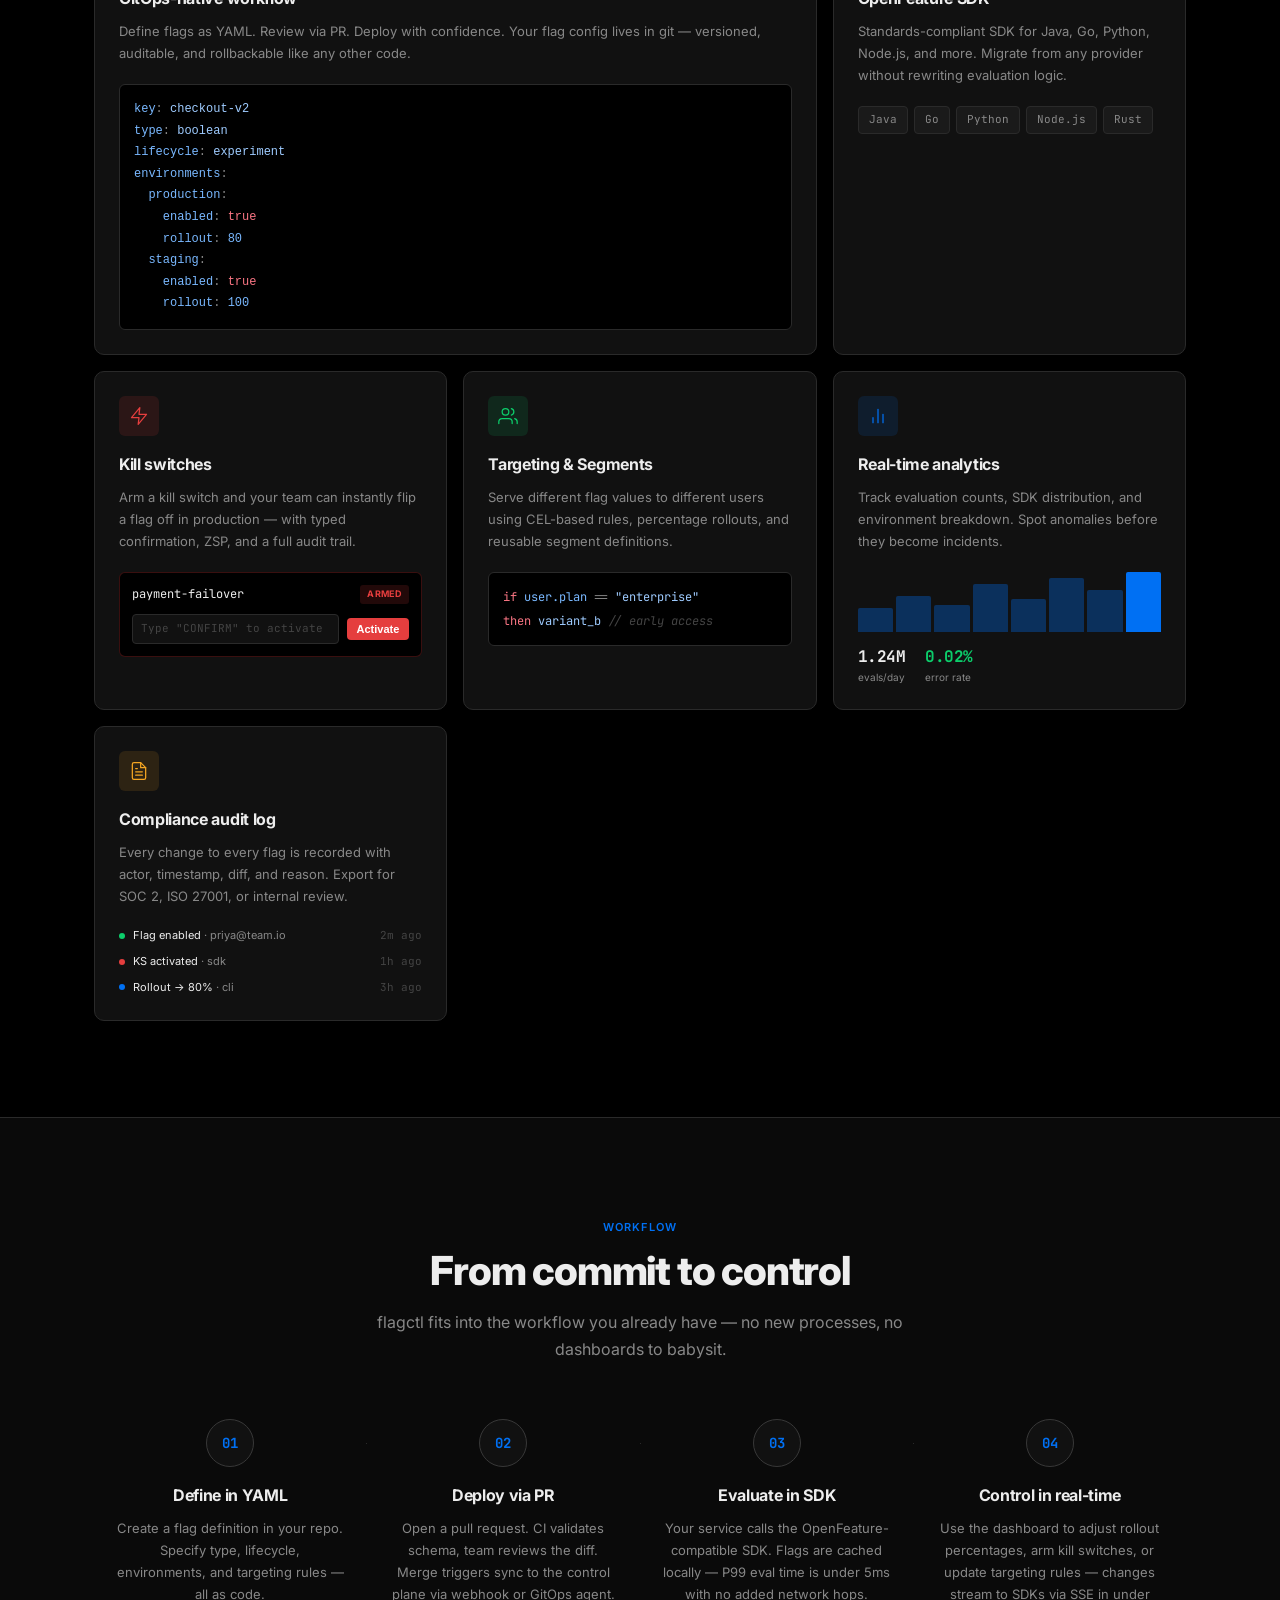
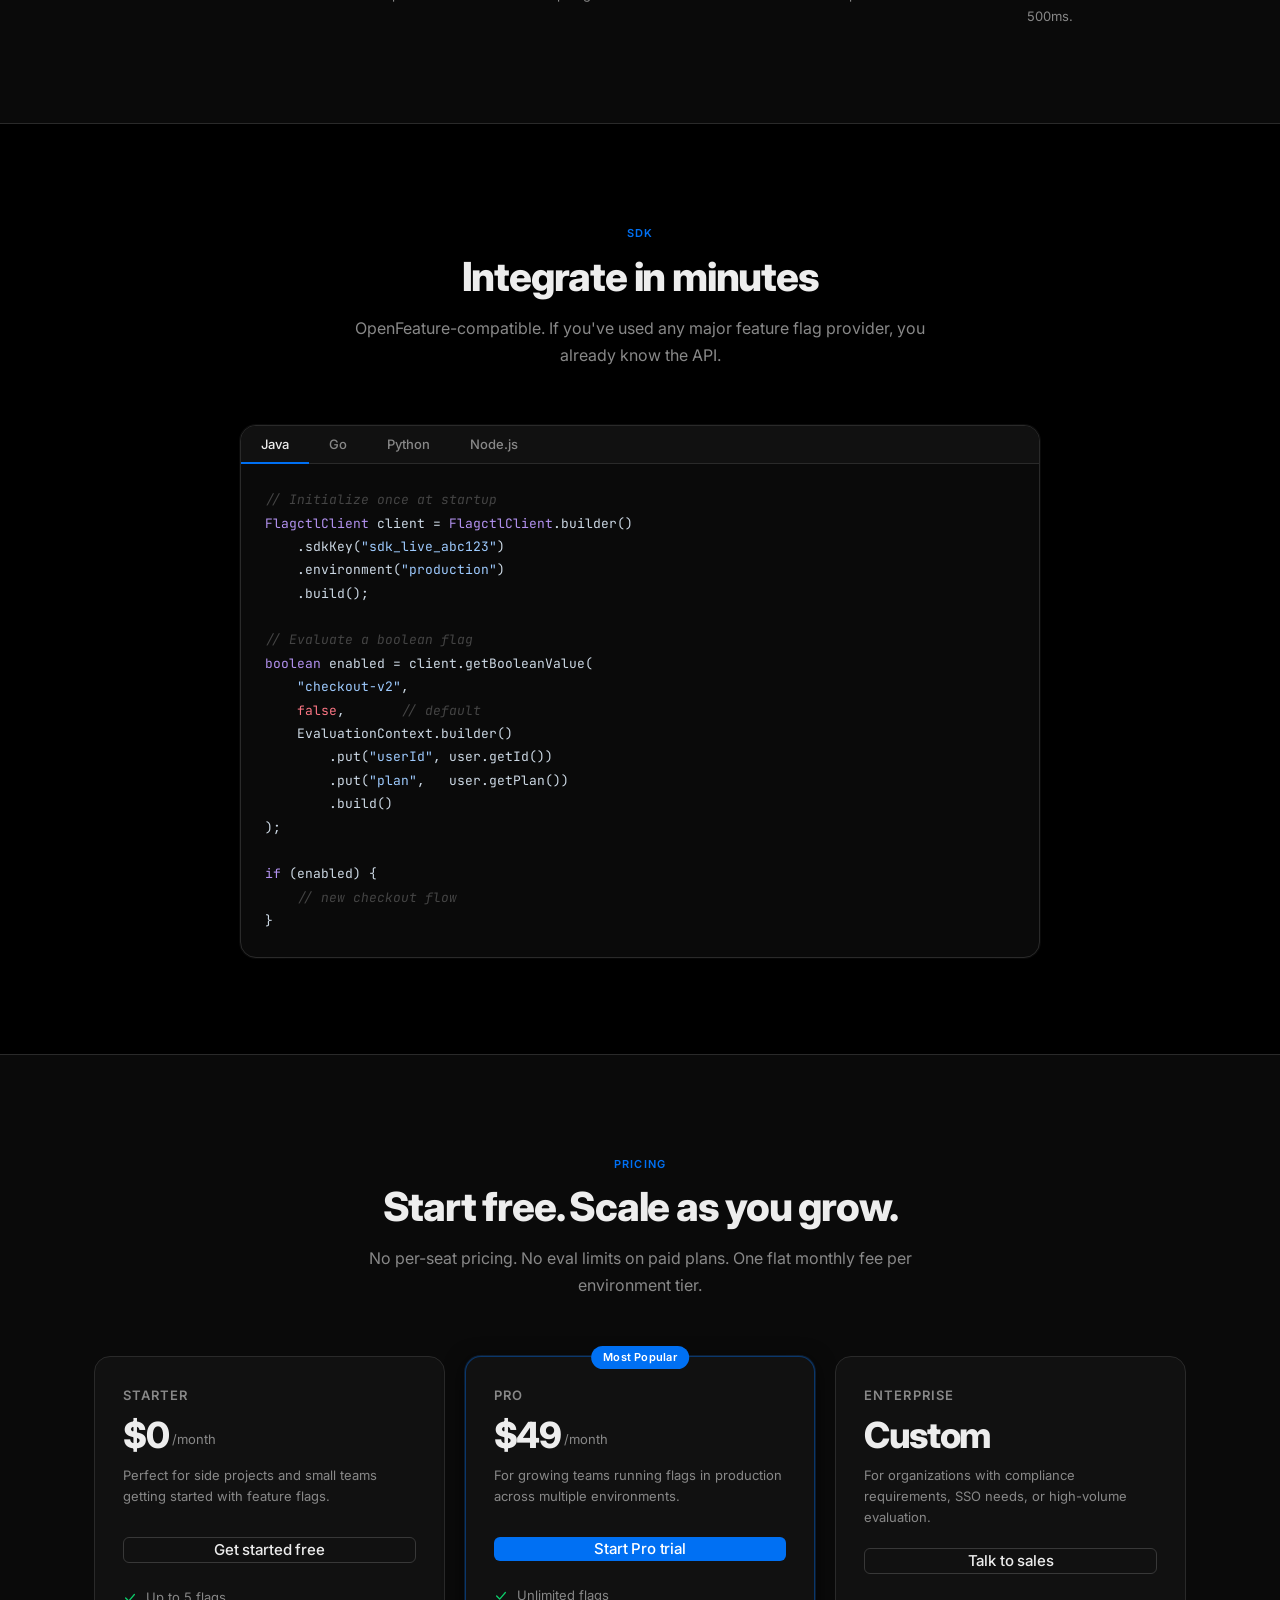
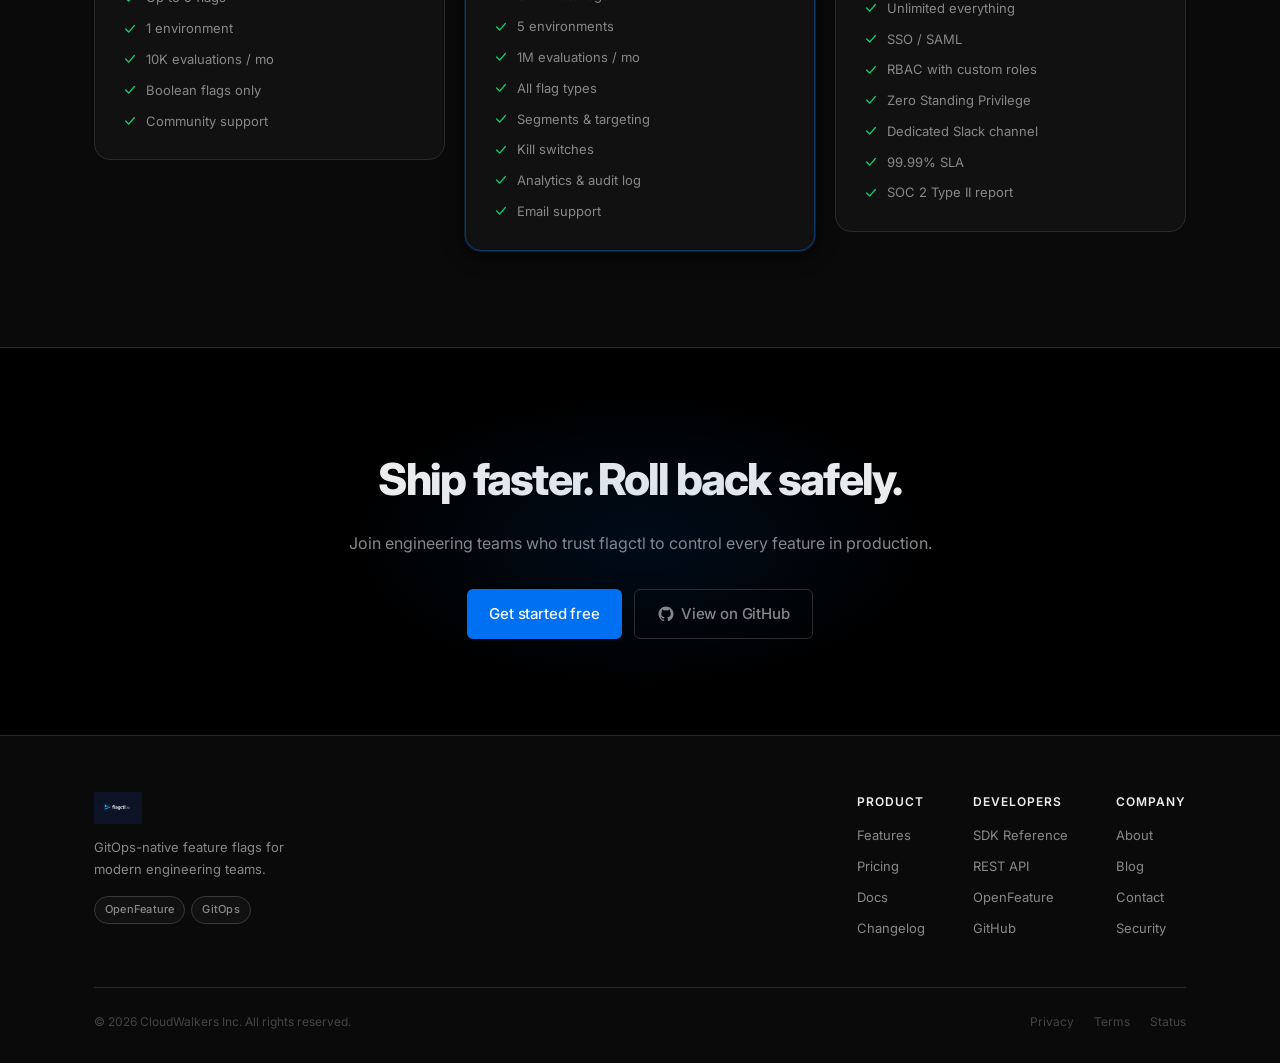
==== commit 9f8fb9c8: "Replace logo text with image and update styles for logo display" ====
--- a/index.html
+++ b/index.html
@@ -1,28 +1,132 @@
 <!DOCTYPE html>
 <html lang="en">
+
 <head>
   <meta charset="UTF-8" />
   <meta name="viewport" content="width=device-width, initial-scale=1.0" />
   <title>flagctl — GitOps-native Feature Flags</title>
-  <meta name="description" content="GitOps-native, OpenFeature-compatible feature flag management. Ship faster, roll back instantly, target precisely." />
+  <meta name="description"
+    content="Ship faster, roll back instantly, target precisely. Open-source feature flag management built for modern engineering teams.">
+  <meta name="keywords"
+    content="feature flags, feature toggles, gitops, openfeature, feature management, a/b testing, canary deployment, kill switch, flagctl" />
+  <meta name="author" content="CloudWalkers Inc." />
+  <meta name="robots" content="index, follow" />
+  <link rel="canonical" href="https://flagctl.github.io/" />
+
+  <!-- Open Graph -->
   <meta property="og:title" content="flagctl — GitOps-native Feature Flags" />
-  <meta property="og:description" content="Ship faster, roll back instantly, target precisely. Open-source feature flag management built for modern engineering teams." />
+  <meta property="og:description"
+    content="Ship faster, roll back instantly, target precisely. Open-source feature flag management built for modern engineering teams." />
   <meta property="og:type" content="website" />
-  <meta property="og:url" content="https://flagctl.github.io" />
-  <meta name="twitter:card" content="summary_large_image" />
+  <meta property="og:url" content="https://flagctl.github.io/" />
+  <meta property="og:image" content="https://flagctl.github.io/og-image.png" />
+  <meta property="og:image:width" content="1200" />
+  <meta property="og:image:height" content="630" />
+  <meta property="og:image:alt" content="flagctl — GitOps-native Feature Flag Management" />
+  <meta property="og:site_name" content="flagctl" />
+  <meta property="og:locale" content="en_US" />
+
+  <!-- Facebook Meta Tags -->
+  <meta property="og:url" content="https://flagctl.github.io/">
+  <meta property="og:type" content="website">
+  <meta property="og:title" content="flagctl — GitOps-native Feature Flags">
+  <meta property="og:description"
+    content="Ship faster, roll back instantly, target precisely. Open-source feature flag management built for modern engineering teams.">
+  <meta property="og:image" content="https://flagctl.github.io/og-image.png">
+
+  <!-- Twitter Meta Tags -->
+  <meta name="twitter:card" content="summary_large_image">
+  <meta property="twitter:domain" content="flagctl.github.io">
+  <meta property="twitter:url" content="https://flagctl.github.io/">
+  <meta name="twitter:title" content="flagctl — GitOps-native Feature Flags">
+  <meta name="twitter:description"
+    content="Ship faster, roll back instantly, target precisely. Open-source feature flag management built for modern engineering teams.">
+  <meta name="twitter:image" content="https://flagctl.github.io/og-image.png">
+
+  <!-- Meta Tags Generated via https://www.opengraph.xyz -->
+  <!-- JSON-LD Structured Data -->
+  <script type="application/ld+json">
+  {
+    "@context": "https://schema.org",
+    "@graph": [
+      {
+        "@type": "SoftwareApplication",
+        "name": "flagctl",
+        "url": "https://flagctl.github.io",
+        "description": "GitOps-native, OpenFeature-compatible feature flag management platform. Ship faster, roll back instantly, target precisely.",
+        "applicationCategory": "DeveloperApplication",
+        "operatingSystem": "Any",
+        "offers": [
+          {
+            "@type": "Offer",
+            "name": "Starter",
+            "price": "0",
+            "priceCurrency": "USD",
+            "description": "Free plan: up to 5 flags, 1 environment, 10K evaluations/month"
+          },
+          {
+            "@type": "Offer",
+            "name": "Pro",
+            "price": "49",
+            "priceCurrency": "USD",
+            "description": "Pro plan: unlimited flags, 5 environments, 1M evaluations/month"
+          },
+          {
+            "@type": "Offer",
+            "name": "Enterprise",
+            "description": "Custom pricing for enterprise teams with SSO, RBAC, and SLA guarantees"
+          }
+        ],
+        "featureList": [
+          "GitOps-native workflow",
+          "OpenFeature-compatible SDK",
+          "Kill switches with Zero Standing Privilege",
+          "CEL-based targeting and segments",
+          "Real-time analytics",
+          "Compliance audit log"
+        ]
+      },
+      {
+        "@type": "Organization",
+        "name": "CloudWalkers Inc.",
+        "url": "https://flagctl.github.io",
+        "description": "Building open-source developer infrastructure for modern engineering teams.",
+        "contactPoint": {
+          "@type": "ContactPoint",
+          "email": "enterprise@flagctl.io",
+          "contactType": "sales"
+        }
+      },
+      {
+        "@type": "WebSite",
+        "url": "https://flagctl.github.io/",
+        "name": "flagctl",
+        "description": "GitOps-native feature flag management"
+      }
+    ]
+  }
+  </script>
+
+  <!-- Favicon -->
+  <link rel="icon" href="/favicon.svg" type="image/svg+xml" />
+  <link rel="icon" href="/favicon.ico" sizes="any" /><!-- fallback for older browsers -->
+  <link rel="apple-touch-icon" href="/apple-touch-icon.png" /><!-- iOS home screen -->
+
   <link rel="preconnect" href="https://fonts.googleapis.com" />
   <link rel="preconnect" href="https://fonts.gstatic.com" crossorigin />
-  <link href="https://fonts.googleapis.com/css2?family=Inter:wght@300;400;500;600;700;800&family=JetBrains+Mono:wght@400;500;600&display=swap" rel="stylesheet" />
+  <link
+    href="https://fonts.googleapis.com/css2?family=Inter:wght@300;400;500;600;700;800&family=JetBrains+Mono:wght@400;500;600&display=swap"
+    rel="stylesheet" />
   <link rel="stylesheet" href="style.css" />
 </head>
+
 <body>
 
   <!-- ===================== NAV ===================== -->
   <nav class="nav" id="nav">
     <div class="nav-inner">
       <a href="/" class="logo">
-        <span class="logo-mark"></span>
-        <span class="logo-text">flagctl</span>
+        <img src="/logo.png" alt="flagctl" class="logo-img" />
       </a>
       <ul class="nav-links">
         <li><a href="#features">Features</a></li>
@@ -67,29 +171,42 @@
         <a href="#pricing" class="btn btn-primary btn-lg">
           Get started free
           <svg width="16" height="16" viewBox="0 0 16 16" fill="none">
-            <path d="M3 8h10M9 4l4 4-4 4" stroke="currentColor" stroke-width="1.5" stroke-linecap="round" stroke-linejoin="round"/>
+            <path d="M3 8h10M9 4l4 4-4 4" stroke="currentColor" stroke-width="1.5" stroke-linecap="round"
+              stroke-linejoin="round" />
           </svg>
         </a>
         <a href="#how-it-works" class="btn btn-ghost btn-lg">See how it works</a>
       </div>
       <div class="trust-bar">
         <div class="trust-item">
-          <svg width="14" height="14" viewBox="0 0 16 16" fill="none"><circle cx="8" cy="8" r="6" stroke="#0cce6b" stroke-width="1.5"/><path d="M5 8l2 2 4-4" stroke="#0cce6b" stroke-width="1.5" stroke-linecap="round" stroke-linejoin="round"/></svg>
+          <svg width="14" height="14" viewBox="0 0 16 16" fill="none">
+            <circle cx="8" cy="8" r="6" stroke="#0cce6b" stroke-width="1.5" />
+            <path d="M5 8l2 2 4-4" stroke="#0cce6b" stroke-width="1.5" stroke-linecap="round" stroke-linejoin="round" />
+          </svg>
           Sub-5ms P99
         </div>
         <div class="trust-sep"></div>
         <div class="trust-item">
-          <svg width="14" height="14" viewBox="0 0 16 16" fill="none"><circle cx="8" cy="8" r="6" stroke="#0cce6b" stroke-width="1.5"/><path d="M5 8l2 2 4-4" stroke="#0cce6b" stroke-width="1.5" stroke-linecap="round" stroke-linejoin="round"/></svg>
+          <svg width="14" height="14" viewBox="0 0 16 16" fill="none">
+            <circle cx="8" cy="8" r="6" stroke="#0cce6b" stroke-width="1.5" />
+            <path d="M5 8l2 2 4-4" stroke="#0cce6b" stroke-width="1.5" stroke-linecap="round" stroke-linejoin="round" />
+          </svg>
           99.99% Uptime SLA
         </div>
         <div class="trust-sep"></div>
         <div class="trust-item">
-          <svg width="14" height="14" viewBox="0 0 16 16" fill="none"><circle cx="8" cy="8" r="6" stroke="#0cce6b" stroke-width="1.5"/><path d="M5 8l2 2 4-4" stroke="#0cce6b" stroke-width="1.5" stroke-linecap="round" stroke-linejoin="round"/></svg>
+          <svg width="14" height="14" viewBox="0 0 16 16" fill="none">
+            <circle cx="8" cy="8" r="6" stroke="#0cce6b" stroke-width="1.5" />
+            <path d="M5 8l2 2 4-4" stroke="#0cce6b" stroke-width="1.5" stroke-linecap="round" stroke-linejoin="round" />
+          </svg>
           SOC 2 Type II Ready
         </div>
         <div class="trust-sep"></div>
         <div class="trust-item">
-          <svg width="14" height="14" viewBox="0 0 16 16" fill="none"><circle cx="8" cy="8" r="6" stroke="#0cce6b" stroke-width="1.5"/><path d="M5 8l2 2 4-4" stroke="#0cce6b" stroke-width="1.5" stroke-linecap="round" stroke-linejoin="round"/></svg>
+          <svg width="14" height="14" viewBox="0 0 16 16" fill="none">
+            <circle cx="8" cy="8" r="6" stroke="#0cce6b" stroke-width="1.5" />
+            <path d="M5 8l2 2 4-4" stroke="#0cce6b" stroke-width="1.5" stroke-linecap="round" stroke-linejoin="round" />
+          </svg>
           Zero Standing Privilege
         </div>
       </div>
@@ -163,25 +280,33 @@
               <div class="preview-row">
                 <span class="preview-key">checkout-v2</span>
                 <span class="preview-chip preview-chip-green">active</span>
-                <div class="preview-bar-wrap"><div class="preview-bar" style="width:80%;background:#0070f3"></div></div>
+                <div class="preview-bar-wrap">
+                  <div class="preview-bar" style="width:80%;background:#0070f3"></div>
+                </div>
                 <span class="preview-trend" style="color:#0cce6b">+12%</span>
               </div>
               <div class="preview-row">
                 <span class="preview-key">dark-mode</span>
                 <span class="preview-chip preview-chip-green">active</span>
-                <div class="preview-bar-wrap"><div class="preview-bar" style="width:100%;background:#0cce6b"></div></div>
+                <div class="preview-bar-wrap">
+                  <div class="preview-bar" style="width:100%;background:#0cce6b"></div>
+                </div>
                 <span class="preview-trend" style="color:#0cce6b">+4%</span>
               </div>
               <div class="preview-row">
                 <span class="preview-key">new-pricing</span>
                 <span class="preview-chip preview-chip-yellow">experiment</span>
-                <div class="preview-bar-wrap"><div class="preview-bar" style="width:30%;background:#f5a623"></div></div>
+                <div class="preview-bar-wrap">
+                  <div class="preview-bar" style="width:30%;background:#f5a623"></div>
+                </div>
                 <span class="preview-trend" style="color:#888">—</span>
               </div>
               <div class="preview-row">
                 <span class="preview-key">payment-failover</span>
                 <span class="preview-chip preview-chip-red">armed</span>
-                <div class="preview-bar-wrap"><div class="preview-bar" style="width:100%;background:#e53e3e"></div></div>
+                <div class="preview-bar-wrap">
+                  <div class="preview-bar" style="width:100%;background:#e53e3e"></div>
+                </div>
                 <span class="preview-trend" style="color:#e53e3e">KS</span>
               </div>
             </div>
@@ -212,16 +337,21 @@
       <div class="section-header">
         <span class="section-eyebrow">Platform</span>
         <h2 class="section-title">Everything your team needs</h2>
-        <p class="section-sub">From simple on/off toggles to complex multi-variate experiments — flagctl handles the full feature flag lifecycle.</p>
+        <p class="section-sub">From simple on/off toggles to complex multi-variate experiments — flagctl handles the
+          full feature flag lifecycle.</p>
       </div>
       <div class="features-grid">
 
         <div class="feature-card feature-card-wide">
           <div class="feature-icon feature-icon-blue">
-            <svg width="20" height="20" viewBox="0 0 24 24" fill="none"><path d="M8 6l4-4 4 4M12 2v12M4 20h16M4 20a2 2 0 01-2-2v-4a2 2 0 012-2h16a2 2 0 012 2v4a2 2 0 01-2 2" stroke="currentColor" stroke-width="1.5" stroke-linecap="round" stroke-linejoin="round"/></svg>
+            <svg width="20" height="20" viewBox="0 0 24 24" fill="none">
+              <path d="M8 6l4-4 4 4M12 2v12M4 20h16M4 20a2 2 0 01-2-2v-4a2 2 0 012-2h16a2 2 0 012 2v4a2 2 0 01-2 2"
+                stroke="currentColor" stroke-width="1.5" stroke-linecap="round" stroke-linejoin="round" />
+            </svg>
           </div>
           <h3 class="feature-title">GitOps-native workflow</h3>
-          <p class="feature-desc">Define flags as YAML. Review via PR. Deploy with confidence. Your flag config lives in git — versioned, auditable, and rollbackable like any other code.</p>
+          <p class="feature-desc">Define flags as YAML. Review via PR. Deploy with confidence. Your flag config lives in
+            git — versioned, auditable, and rollbackable like any other code.</p>
           <div class="feature-code">
             <pre><span class="c-key">key</span><span class="c-colon">:</span> <span class="c-str">checkout-v2</span>
 <span class="c-key">type</span><span class="c-colon">:</span> <span class="c-str">boolean</span>
@@ -238,10 +368,14 @@
 
         <div class="feature-card">
           <div class="feature-icon feature-icon-purple">
-            <svg width="20" height="20" viewBox="0 0 24 24" fill="none"><path d="M12 2L2 7l10 5 10-5-10-5zM2 17l10 5 10-5M2 12l10 5 10-5" stroke="currentColor" stroke-width="1.5" stroke-linecap="round" stroke-linejoin="round"/></svg>
+            <svg width="20" height="20" viewBox="0 0 24 24" fill="none">
+              <path d="M12 2L2 7l10 5 10-5-10-5zM2 17l10 5 10-5M2 12l10 5 10-5" stroke="currentColor" stroke-width="1.5"
+                stroke-linecap="round" stroke-linejoin="round" />
+            </svg>
           </div>
           <h3 class="feature-title">OpenFeature SDK</h3>
-          <p class="feature-desc">Standards-compliant SDK for Java, Go, Python, Node.js, and more. Migrate from any provider without rewriting evaluation logic.</p>
+          <p class="feature-desc">Standards-compliant SDK for Java, Go, Python, Node.js, and more. Migrate from any
+            provider without rewriting evaluation logic.</p>
           <div class="feature-langs">
             <span class="lang-pill">Java</span>
             <span class="lang-pill">Go</span>
@@ -253,10 +387,14 @@
 
         <div class="feature-card">
           <div class="feature-icon feature-icon-red">
-            <svg width="20" height="20" viewBox="0 0 24 24" fill="none"><path d="M13 2L3 14h9l-1 8 10-12h-9l1-8z" stroke="currentColor" stroke-width="1.5" stroke-linecap="round" stroke-linejoin="round"/></svg>
+            <svg width="20" height="20" viewBox="0 0 24 24" fill="none">
+              <path d="M13 2L3 14h9l-1 8 10-12h-9l1-8z" stroke="currentColor" stroke-width="1.5" stroke-linecap="round"
+                stroke-linejoin="round" />
+            </svg>
           </div>
           <h3 class="feature-title">Kill switches</h3>
-          <p class="feature-desc">Arm a kill switch and your team can instantly flip a flag off in production — with typed confirmation, ZSP, and a full audit trail.</p>
+          <p class="feature-desc">Arm a kill switch and your team can instantly flip a flag off in production — with
+            typed confirmation, ZSP, and a full audit trail.</p>
           <div class="feature-ks-demo">
             <div class="ks-row">
               <span class="ks-key">payment-failover</span>
@@ -271,22 +409,33 @@
 
         <div class="feature-card">
           <div class="feature-icon feature-icon-green">
-            <svg width="20" height="20" viewBox="0 0 24 24" fill="none"><path d="M17 21v-2a4 4 0 00-4-4H5a4 4 0 00-4 4v2M9 11a4 4 0 100-8 4 4 0 000 8zM23 21v-2a4 4 0 00-3-3.87M16 3.13a4 4 0 010 7.75" stroke="currentColor" stroke-width="1.5" stroke-linecap="round" stroke-linejoin="round"/></svg>
+            <svg width="20" height="20" viewBox="0 0 24 24" fill="none">
+              <path
+                d="M17 21v-2a4 4 0 00-4-4H5a4 4 0 00-4 4v2M9 11a4 4 0 100-8 4 4 0 000 8zM23 21v-2a4 4 0 00-3-3.87M16 3.13a4 4 0 010 7.75"
+                stroke="currentColor" stroke-width="1.5" stroke-linecap="round" stroke-linejoin="round" />
+            </svg>
           </div>
           <h3 class="feature-title">Targeting &amp; Segments</h3>
-          <p class="feature-desc">Serve different flag values to different users using CEL-based rules, percentage rollouts, and reusable segment definitions.</p>
+          <p class="feature-desc">Serve different flag values to different users using CEL-based rules, percentage
+            rollouts, and reusable segment definitions.</p>
           <div class="feature-rule">
-            <div class="rule-line"><span class="rule-kw">if</span> <span class="rule-attr">user.plan</span> <span class="rule-op">==</span> <span class="rule-val">"enterprise"</span></div>
-            <div class="rule-line"><span class="rule-kw">then</span> <span class="rule-val">variant_b</span> <span class="rule-comment">// early access</span></div>
+            <div class="rule-line"><span class="rule-kw">if</span> <span class="rule-attr">user.plan</span> <span
+                class="rule-op">==</span> <span class="rule-val">"enterprise"</span></div>
+            <div class="rule-line"><span class="rule-kw">then</span> <span class="rule-val">variant_b</span> <span
+                class="rule-comment">// early access</span></div>
           </div>
         </div>
 
         <div class="feature-card">
           <div class="feature-icon feature-icon-blue">
-            <svg width="20" height="20" viewBox="0 0 24 24" fill="none"><path d="M18 20V10M12 20V4M6 20v-6" stroke="currentColor" stroke-width="1.5" stroke-linecap="round" stroke-linejoin="round"/></svg>
+            <svg width="20" height="20" viewBox="0 0 24 24" fill="none">
+              <path d="M18 20V10M12 20V4M6 20v-6" stroke="currentColor" stroke-width="1.5" stroke-linecap="round"
+                stroke-linejoin="round" />
+            </svg>
           </div>
           <h3 class="feature-title">Real-time analytics</h3>
-          <p class="feature-desc">Track evaluation counts, SDK distribution, and environment breakdown. Spot anomalies before they become incidents.</p>
+          <p class="feature-desc">Track evaluation counts, SDK distribution, and environment breakdown. Spot anomalies
+            before they become incidents.</p>
           <div class="feature-mini-chart">
             <div class="mini-bar" style="height:40%;background:#0070f355"></div>
             <div class="mini-bar" style="height:60%;background:#0070f355"></div>
@@ -299,16 +448,23 @@
           </div>
           <div class="feature-stats-row">
             <div class="mini-stat"><span class="mini-val">1.24M</span><span class="mini-lbl">evals/day</span></div>
-            <div class="mini-stat"><span class="mini-val" style="color:#0cce6b">0.02%</span><span class="mini-lbl">error rate</span></div>
+            <div class="mini-stat"><span class="mini-val" style="color:#0cce6b">0.02%</span><span class="mini-lbl">error
+                rate</span></div>
           </div>
         </div>
 
         <div class="feature-card">
           <div class="feature-icon feature-icon-yellow">
-            <svg width="20" height="20" viewBox="0 0 24 24" fill="none"><path d="M14 2H6a2 2 0 00-2 2v16a2 2 0 002 2h12a2 2 0 002-2V8l-6-6z" stroke="currentColor" stroke-width="1.5" stroke-linecap="round" stroke-linejoin="round"/><path d="M14 2v6h6M16 13H8M16 17H8M10 9H8" stroke="currentColor" stroke-width="1.5" stroke-linecap="round" stroke-linejoin="round"/></svg>
+            <svg width="20" height="20" viewBox="0 0 24 24" fill="none">
+              <path d="M14 2H6a2 2 0 00-2 2v16a2 2 0 002 2h12a2 2 0 002-2V8l-6-6z" stroke="currentColor"
+                stroke-width="1.5" stroke-linecap="round" stroke-linejoin="round" />
+              <path d="M14 2v6h6M16 13H8M16 17H8M10 9H8" stroke="currentColor" stroke-width="1.5" stroke-linecap="round"
+                stroke-linejoin="round" />
+            </svg>
           </div>
           <h3 class="feature-title">Compliance audit log</h3>
-          <p class="feature-desc">Every change to every flag is recorded with actor, timestamp, diff, and reason. Export for SOC 2, ISO 27001, or internal review.</p>
+          <p class="feature-desc">Every change to every flag is recorded with actor, timestamp, diff, and reason. Export
+            for SOC 2, ISO 27001, or internal review.</p>
           <div class="feature-audit">
             <div class="audit-row">
               <span class="audit-dot" style="background:#0cce6b"></span>
@@ -338,14 +494,16 @@
       <div class="section-header">
         <span class="section-eyebrow">Workflow</span>
         <h2 class="section-title">From commit to control</h2>
-        <p class="section-sub">flagctl fits into the workflow you already have — no new processes, no dashboards to babysit.</p>
+        <p class="section-sub">flagctl fits into the workflow you already have — no new processes, no dashboards to
+          babysit.</p>
       </div>
       <div class="steps">
         <div class="step">
           <div class="step-num">01</div>
           <div class="step-content">
             <h3 class="step-title">Define in YAML</h3>
-            <p class="step-desc">Create a flag definition in your repo. Specify type, lifecycle, environments, and targeting rules — all as code.</p>
+            <p class="step-desc">Create a flag definition in your repo. Specify type, lifecycle, environments, and
+              targeting rules — all as code.</p>
           </div>
         </div>
         <div class="step-connector"></div>
@@ -353,7 +511,8 @@
           <div class="step-num">02</div>
           <div class="step-content">
             <h3 class="step-title">Deploy via PR</h3>
-            <p class="step-desc">Open a pull request. CI validates schema, team reviews the diff. Merge triggers sync to the control plane via webhook or GitOps agent.</p>
+            <p class="step-desc">Open a pull request. CI validates schema, team reviews the diff. Merge triggers sync to
+              the control plane via webhook or GitOps agent.</p>
           </div>
         </div>
         <div class="step-connector"></div>
@@ -361,7 +520,8 @@
           <div class="step-num">03</div>
           <div class="step-content">
             <h3 class="step-title">Evaluate in SDK</h3>
-            <p class="step-desc">Your service calls the OpenFeature-compatible SDK. Flags are cached locally — P99 eval time is under 5ms with no added network hops.</p>
+            <p class="step-desc">Your service calls the OpenFeature-compatible SDK. Flags are cached locally — P99 eval
+              time is under 5ms with no added network hops.</p>
           </div>
         </div>
         <div class="step-connector"></div>
@@ -369,7 +529,8 @@
           <div class="step-num">04</div>
           <div class="step-content">
             <h3 class="step-title">Control in real-time</h3>
-            <p class="step-desc">Use the dashboard to adjust rollout percentages, arm kill switches, or update targeting rules — changes stream to SDKs via SSE in under 500ms.</p>
+            <p class="step-desc">Use the dashboard to adjust rollout percentages, arm kill switches, or update targeting
+              rules — changes stream to SDKs via SSE in under 500ms.</p>
           </div>
         </div>
       </div>
@@ -382,7 +543,8 @@
       <div class="section-header">
         <span class="section-eyebrow">SDK</span>
         <h2 class="section-title">Integrate in minutes</h2>
-        <p class="section-sub">OpenFeature-compatible. If you've used any major feature flag provider, you already know the API.</p>
+        <p class="section-sub">OpenFeature-compatible. If you've used any major feature flag provider, you already know
+          the API.</p>
       </div>
       <div class="code-showcase">
         <div class="code-tabs">
@@ -488,7 +650,8 @@
       <div class="section-header">
         <span class="section-eyebrow">Pricing</span>
         <h2 class="section-title">Start free. Scale as you grow.</h2>
-        <p class="section-sub">No per-seat pricing. No eval limits on paid plans. One flat monthly fee per environment tier.</p>
+        <p class="section-sub">No per-seat pricing. No eval limits on paid plans. One flat monthly fee per environment
+          tier.</p>
       </div>
       <div class="pricing-grid">
 
@@ -501,11 +664,26 @@
           <p class="pricing-tagline">Perfect for side projects and small teams getting started with feature flags.</p>
           <a href="#" class="btn btn-outline btn-full">Get started free</a>
           <ul class="pricing-features">
-            <li><svg width="14" height="14" viewBox="0 0 16 16" fill="none"><path d="M3 8l3.5 3.5L13 4" stroke="#0cce6b" stroke-width="1.5" stroke-linecap="round" stroke-linejoin="round"/></svg> Up to 5 flags</li>
-            <li><svg width="14" height="14" viewBox="0 0 16 16" fill="none"><path d="M3 8l3.5 3.5L13 4" stroke="#0cce6b" stroke-width="1.5" stroke-linecap="round" stroke-linejoin="round"/></svg> 1 environment</li>
-            <li><svg width="14" height="14" viewBox="0 0 16 16" fill="none"><path d="M3 8l3.5 3.5L13 4" stroke="#0cce6b" stroke-width="1.5" stroke-linecap="round" stroke-linejoin="round"/></svg> 10K evaluations / mo</li>
-            <li><svg width="14" height="14" viewBox="0 0 16 16" fill="none"><path d="M3 8l3.5 3.5L13 4" stroke="#0cce6b" stroke-width="1.5" stroke-linecap="round" stroke-linejoin="round"/></svg> Boolean flags only</li>
-            <li><svg width="14" height="14" viewBox="0 0 16 16" fill="none"><path d="M3 8l3.5 3.5L13 4" stroke="#0cce6b" stroke-width="1.5" stroke-linecap="round" stroke-linejoin="round"/></svg> Community support</li>
+            <li><svg width="14" height="14" viewBox="0 0 16 16" fill="none">
+                <path d="M3 8l3.5 3.5L13 4" stroke="#0cce6b" stroke-width="1.5" stroke-linecap="round"
+                  stroke-linejoin="round" />
+              </svg> Up to 5 flags</li>
+            <li><svg width="14" height="14" viewBox="0 0 16 16" fill="none">
+                <path d="M3 8l3.5 3.5L13 4" stroke="#0cce6b" stroke-width="1.5" stroke-linecap="round"
+                  stroke-linejoin="round" />
+              </svg> 1 environment</li>
+            <li><svg width="14" height="14" viewBox="0 0 16 16" fill="none">
+                <path d="M3 8l3.5 3.5L13 4" stroke="#0cce6b" stroke-width="1.5" stroke-linecap="round"
+                  stroke-linejoin="round" />
+              </svg> 10K evaluations / mo</li>
+            <li><svg width="14" height="14" viewBox="0 0 16 16" fill="none">
+                <path d="M3 8l3.5 3.5L13 4" stroke="#0cce6b" stroke-width="1.5" stroke-linecap="round"
+                  stroke-linejoin="round" />
+              </svg> Boolean flags only</li>
+            <li><svg width="14" height="14" viewBox="0 0 16 16" fill="none">
+                <path d="M3 8l3.5 3.5L13 4" stroke="#0cce6b" stroke-width="1.5" stroke-linecap="round"
+                  stroke-linejoin="round" />
+              </svg> Community support</li>
           </ul>
         </div>
 
@@ -519,14 +697,38 @@
           <p class="pricing-tagline">For growing teams running flags in production across multiple environments.</p>
           <a href="#" class="btn btn-primary btn-full">Start Pro trial</a>
           <ul class="pricing-features">
-            <li><svg width="14" height="14" viewBox="0 0 16 16" fill="none"><path d="M3 8l3.5 3.5L13 4" stroke="#0cce6b" stroke-width="1.5" stroke-linecap="round" stroke-linejoin="round"/></svg> Unlimited flags</li>
-            <li><svg width="14" height="14" viewBox="0 0 16 16" fill="none"><path d="M3 8l3.5 3.5L13 4" stroke="#0cce6b" stroke-width="1.5" stroke-linecap="round" stroke-linejoin="round"/></svg> 5 environments</li>
-            <li><svg width="14" height="14" viewBox="0 0 16 16" fill="none"><path d="M3 8l3.5 3.5L13 4" stroke="#0cce6b" stroke-width="1.5" stroke-linecap="round" stroke-linejoin="round"/></svg> 1M evaluations / mo</li>
-            <li><svg width="14" height="14" viewBox="0 0 16 16" fill="none"><path d="M3 8l3.5 3.5L13 4" stroke="#0cce6b" stroke-width="1.5" stroke-linecap="round" stroke-linejoin="round"/></svg> All flag types</li>
-            <li><svg width="14" height="14" viewBox="0 0 16 16" fill="none"><path d="M3 8l3.5 3.5L13 4" stroke="#0cce6b" stroke-width="1.5" stroke-linecap="round" stroke-linejoin="round"/></svg> Segments &amp; targeting</li>
-            <li><svg width="14" height="14" viewBox="0 0 16 16" fill="none"><path d="M3 8l3.5 3.5L13 4" stroke="#0cce6b" stroke-width="1.5" stroke-linecap="round" stroke-linejoin="round"/></svg> Kill switches</li>
-            <li><svg width="14" height="14" viewBox="0 0 16 16" fill="none"><path d="M3 8l3.5 3.5L13 4" stroke="#0cce6b" stroke-width="1.5" stroke-linecap="round" stroke-linejoin="round"/></svg> Analytics &amp; audit log</li>
-            <li><svg width="14" height="14" viewBox="0 0 16 16" fill="none"><path d="M3 8l3.5 3.5L13 4" stroke="#0cce6b" stroke-width="1.5" stroke-linecap="round" stroke-linejoin="round"/></svg> Email support</li>
+            <li><svg width="14" height="14" viewBox="0 0 16 16" fill="none">
+                <path d="M3 8l3.5 3.5L13 4" stroke="#0cce6b" stroke-width="1.5" stroke-linecap="round"
+                  stroke-linejoin="round" />
+              </svg> Unlimited flags</li>
+            <li><svg width="14" height="14" viewBox="0 0 16 16" fill="none">
+                <path d="M3 8l3.5 3.5L13 4" stroke="#0cce6b" stroke-width="1.5" stroke-linecap="round"
+                  stroke-linejoin="round" />
+              </svg> 5 environments</li>
+            <li><svg width="14" height="14" viewBox="0 0 16 16" fill="none">
+                <path d="M3 8l3.5 3.5L13 4" stroke="#0cce6b" stroke-width="1.5" stroke-linecap="round"
+                  stroke-linejoin="round" />
+              </svg> 1M evaluations / mo</li>
+            <li><svg width="14" height="14" viewBox="0 0 16 16" fill="none">
+                <path d="M3 8l3.5 3.5L13 4" stroke="#0cce6b" stroke-width="1.5" stroke-linecap="round"
+                  stroke-linejoin="round" />
+              </svg> All flag types</li>
+            <li><svg width="14" height="14" viewBox="0 0 16 16" fill="none">
+                <path d="M3 8l3.5 3.5L13 4" stroke="#0cce6b" stroke-width="1.5" stroke-linecap="round"
+                  stroke-linejoin="round" />
+              </svg> Segments &amp; targeting</li>
+            <li><svg width="14" height="14" viewBox="0 0 16 16" fill="none">
+                <path d="M3 8l3.5 3.5L13 4" stroke="#0cce6b" stroke-width="1.5" stroke-linecap="round"
+                  stroke-linejoin="round" />
+              </svg> Kill switches</li>
+            <li><svg width="14" height="14" viewBox="0 0 16 16" fill="none">
+                <path d="M3 8l3.5 3.5L13 4" stroke="#0cce6b" stroke-width="1.5" stroke-linecap="round"
+                  stroke-linejoin="round" />
+              </svg> Analytics &amp; audit log</li>
+            <li><svg width="14" height="14" viewBox="0 0 16 16" fill="none">
+                <path d="M3 8l3.5 3.5L13 4" stroke="#0cce6b" stroke-width="1.5" stroke-linecap="round"
+                  stroke-linejoin="round" />
+              </svg> Email support</li>
           </ul>
         </div>
 
@@ -535,16 +737,38 @@
           <div class="pricing-price">
             <span class="pricing-amount">Custom</span>
           </div>
-          <p class="pricing-tagline">For organizations with compliance requirements, SSO needs, or high-volume evaluation.</p>
+          <p class="pricing-tagline">For organizations with compliance requirements, SSO needs, or high-volume
+            evaluation.</p>
           <a href="mailto:enterprise@flagctl.io" class="btn btn-outline btn-full">Talk to sales</a>
           <ul class="pricing-features">
-            <li><svg width="14" height="14" viewBox="0 0 16 16" fill="none"><path d="M3 8l3.5 3.5L13 4" stroke="#0cce6b" stroke-width="1.5" stroke-linecap="round" stroke-linejoin="round"/></svg> Unlimited everything</li>
-            <li><svg width="14" height="14" viewBox="0 0 16 16" fill="none"><path d="M3 8l3.5 3.5L13 4" stroke="#0cce6b" stroke-width="1.5" stroke-linecap="round" stroke-linejoin="round"/></svg> SSO / SAML</li>
-            <li><svg width="14" height="14" viewBox="0 0 16 16" fill="none"><path d="M3 8l3.5 3.5L13 4" stroke="#0cce6b" stroke-width="1.5" stroke-linecap="round" stroke-linejoin="round"/></svg> RBAC with custom roles</li>
-            <li><svg width="14" height="14" viewBox="0 0 16 16" fill="none"><path d="M3 8l3.5 3.5L13 4" stroke="#0cce6b" stroke-width="1.5" stroke-linecap="round" stroke-linejoin="round"/></svg> Zero Standing Privilege</li>
-            <li><svg width="14" height="14" viewBox="0 0 16 16" fill="none"><path d="M3 8l3.5 3.5L13 4" stroke="#0cce6b" stroke-width="1.5" stroke-linecap="round" stroke-linejoin="round"/></svg> Dedicated Slack channel</li>
-            <li><svg width="14" height="14" viewBox="0 0 16 16" fill="none"><path d="M3 8l3.5 3.5L13 4" stroke="#0cce6b" stroke-width="1.5" stroke-linecap="round" stroke-linejoin="round"/></svg> 99.99% SLA</li>
-            <li><svg width="14" height="14" viewBox="0 0 16 16" fill="none"><path d="M3 8l3.5 3.5L13 4" stroke="#0cce6b" stroke-width="1.5" stroke-linecap="round" stroke-linejoin="round"/></svg> SOC 2 Type II report</li>
+            <li><svg width="14" height="14" viewBox="0 0 16 16" fill="none">
+                <path d="M3 8l3.5 3.5L13 4" stroke="#0cce6b" stroke-width="1.5" stroke-linecap="round"
+                  stroke-linejoin="round" />
+              </svg> Unlimited everything</li>
+            <li><svg width="14" height="14" viewBox="0 0 16 16" fill="none">
+                <path d="M3 8l3.5 3.5L13 4" stroke="#0cce6b" stroke-width="1.5" stroke-linecap="round"
+                  stroke-linejoin="round" />
+              </svg> SSO / SAML</li>
+            <li><svg width="14" height="14" viewBox="0 0 16 16" fill="none">
+                <path d="M3 8l3.5 3.5L13 4" stroke="#0cce6b" stroke-width="1.5" stroke-linecap="round"
+                  stroke-linejoin="round" />
+              </svg> RBAC with custom roles</li>
+            <li><svg width="14" height="14" viewBox="0 0 16 16" fill="none">
+                <path d="M3 8l3.5 3.5L13 4" stroke="#0cce6b" stroke-width="1.5" stroke-linecap="round"
+                  stroke-linejoin="round" />
+              </svg> Zero Standing Privilege</li>
+            <li><svg width="14" height="14" viewBox="0 0 16 16" fill="none">
+                <path d="M3 8l3.5 3.5L13 4" stroke="#0cce6b" stroke-width="1.5" stroke-linecap="round"
+                  stroke-linejoin="round" />
+              </svg> Dedicated Slack channel</li>
+            <li><svg width="14" height="14" viewBox="0 0 16 16" fill="none">
+                <path d="M3 8l3.5 3.5L13 4" stroke="#0cce6b" stroke-width="1.5" stroke-linecap="round"
+                  stroke-linejoin="round" />
+              </svg> 99.99% SLA</li>
+            <li><svg width="14" height="14" viewBox="0 0 16 16" fill="none">
+                <path d="M3 8l3.5 3.5L13 4" stroke="#0cce6b" stroke-width="1.5" stroke-linecap="round"
+                  stroke-linejoin="round" />
+              </svg> SOC 2 Type II report</li>
           </ul>
         </div>
 
@@ -562,7 +786,10 @@
         <div class="cta-actions">
           <a href="#pricing" class="btn btn-primary btn-lg">Get started free</a>
           <a href="https://github.com/flagctl" class="btn btn-ghost btn-lg">
-            <svg width="18" height="18" viewBox="0 0 24 24" fill="currentColor"><path d="M12 2C6.477 2 2 6.477 2 12c0 4.42 2.865 8.17 6.839 9.49.5.092.682-.217.682-.482 0-.237-.008-.866-.013-1.7-2.782.603-3.369-1.342-3.369-1.342-.454-1.155-1.11-1.462-1.11-1.462-.908-.62.069-.608.069-.608 1.003.07 1.531 1.03 1.531 1.03.892 1.529 2.341 1.087 2.91.832.092-.647.35-1.088.636-1.338-2.22-.253-4.555-1.11-4.555-4.943 0-1.091.39-1.984 1.029-2.683-.103-.253-.446-1.27.098-2.647 0 0 .84-.269 2.75 1.025A9.578 9.578 0 0112 6.836a9.59 9.59 0 012.504.337c1.909-1.294 2.747-1.025 2.747-1.025.546 1.377.203 2.394.1 2.647.64.699 1.028 1.592 1.028 2.683 0 3.842-2.339 4.687-4.566 4.935.359.309.678.919.678 1.852 0 1.336-.012 2.415-.012 2.743 0 .267.18.578.688.48C19.138 20.167 22 16.418 22 12c0-5.523-4.477-10-10-10z"/></svg>
+            <svg width="18" height="18" viewBox="0 0 24 24" fill="currentColor">
+              <path
+                d="M12 2C6.477 2 2 6.477 2 12c0 4.42 2.865 8.17 6.839 9.49.5.092.682-.217.682-.482 0-.237-.008-.866-.013-1.7-2.782.603-3.369-1.342-3.369-1.342-.454-1.155-1.11-1.462-1.11-1.462-.908-.62.069-.608.069-.608 1.003.07 1.531 1.03 1.531 1.03.892 1.529 2.341 1.087 2.91.832.092-.647.35-1.088.636-1.338-2.22-.253-4.555-1.11-4.555-4.943 0-1.091.39-1.984 1.029-2.683-.103-.253-.446-1.27.098-2.647 0 0 .84-.269 2.75 1.025A9.578 9.578 0 0112 6.836a9.59 9.59 0 012.504.337c1.909-1.294 2.747-1.025 2.747-1.025.546 1.377.203 2.394.1 2.647.64.699 1.028 1.592 1.028 2.683 0 3.842-2.339 4.687-4.566 4.935.359.309.678.919.678 1.852 0 1.336-.012 2.415-.012 2.743 0 .267.18.578.688.48C19.138 20.167 22 16.418 22 12c0-5.523-4.477-10-10-10z" />
+            </svg>
             View on GitHub
           </a>
         </div>
@@ -576,8 +803,7 @@
       <div class="footer-top">
         <div class="footer-brand">
           <a href="/" class="logo">
-            <span class="logo-mark"></span>
-            <span class="logo-text">flagctl</span>
+            <img src="/logo.png" alt="flagctl" class="logo-img" />
           </a>
           <p class="footer-tagline">GitOps-native feature flags for modern engineering teams.</p>
           <div class="footer-badges">
@@ -622,4 +848,5 @@
 
   <script src="script.js"></script>
 </body>
-</html>
+
+</html>
--- a/style.css
+++ b/style.css
@@ -120,32 +120,13 @@
 .logo {
   display: flex;
   align-items: center;
-  gap: 10px;
   flex-shrink: 0;
 }
 
-.logo-mark {
-  width: 24px;
-  height: 24px;
-  background: var(--acc);
-  border-radius: 6px;
-  position: relative;
-}
-.logo-mark::after {
-  content: '';
-  position: absolute;
-  top: 5px; left: 5px;
-  width: 14px; height: 14px;
-  background: rgba(255,255,255,0.3);
-  border-radius: 3px;
-}
-
-.logo-text {
-  font-size: 16px;
-  font-weight: 700;
-  font-family: var(--font-mono);
-  letter-spacing: -0.03em;
-  color: var(--txt);
+.logo-img {
+  height: 32px;
+  width: auto;
+  display: block;
 }
 
 .nav-links {
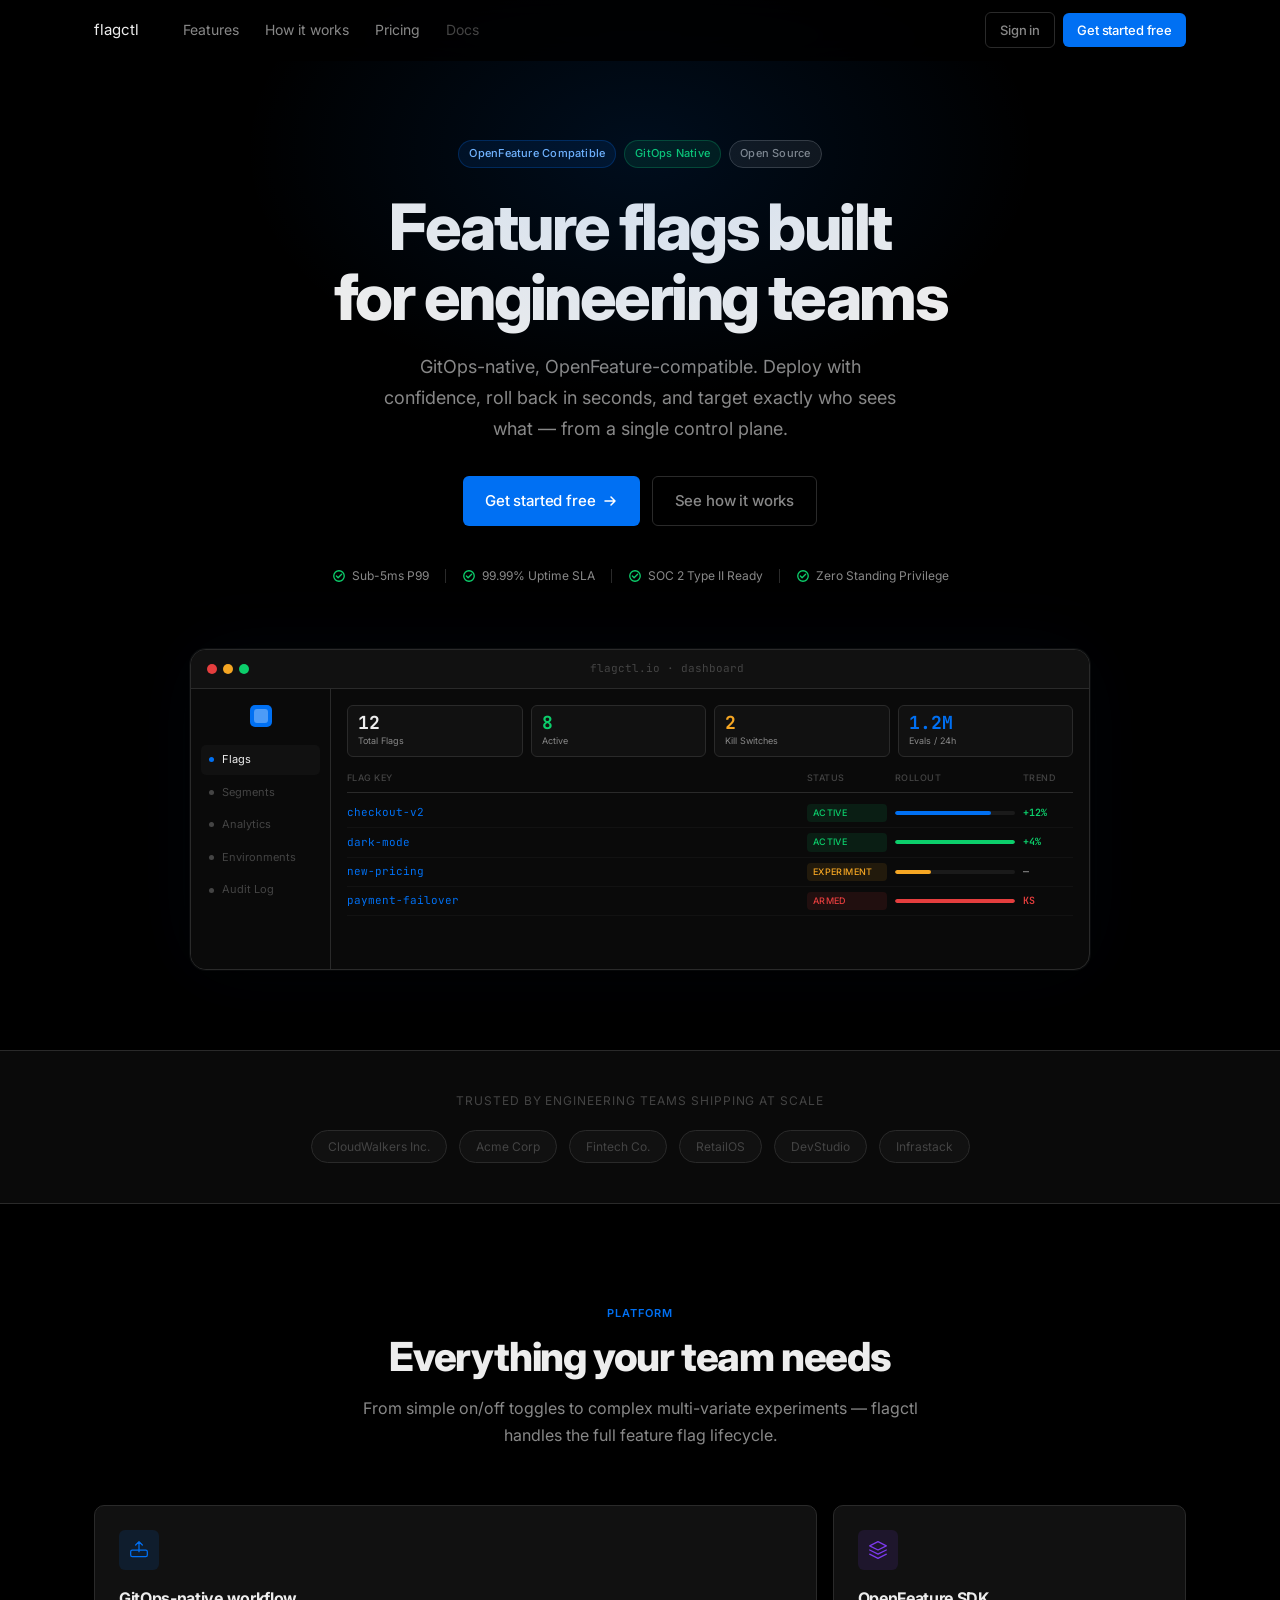
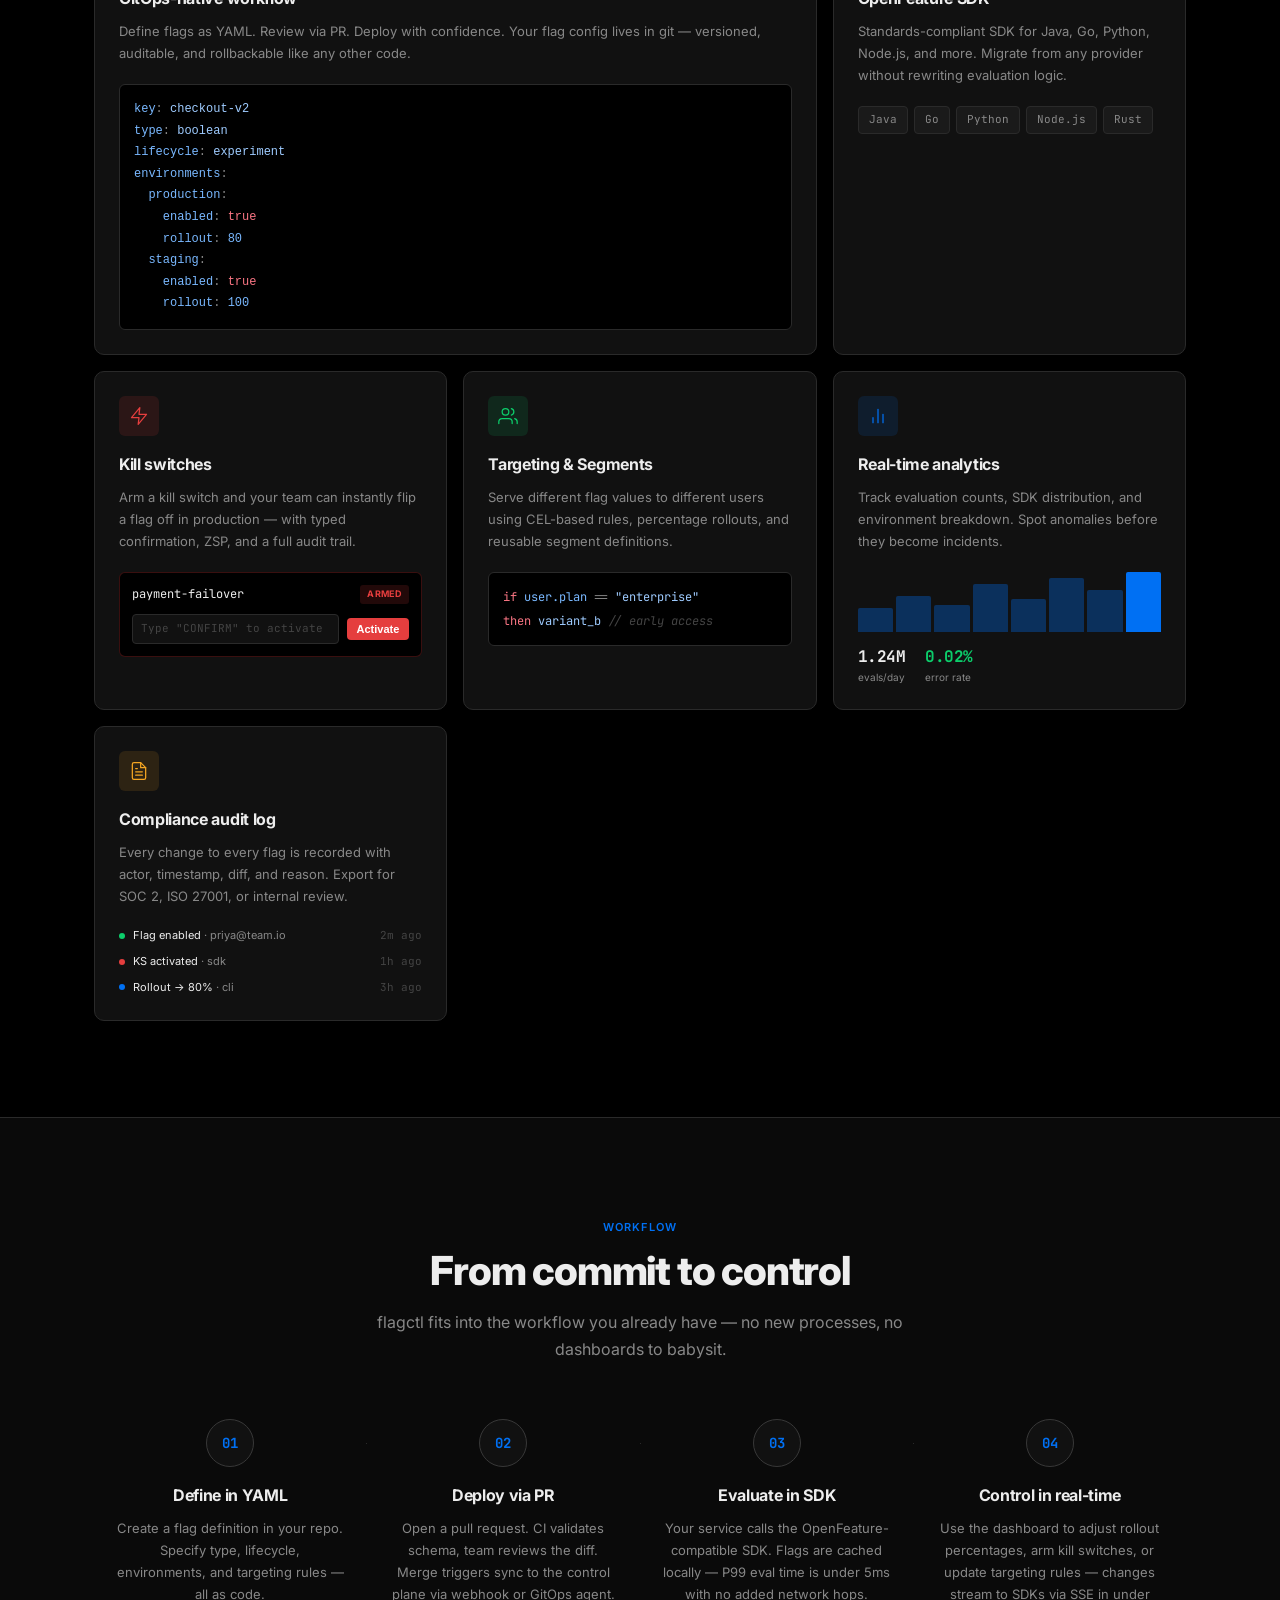
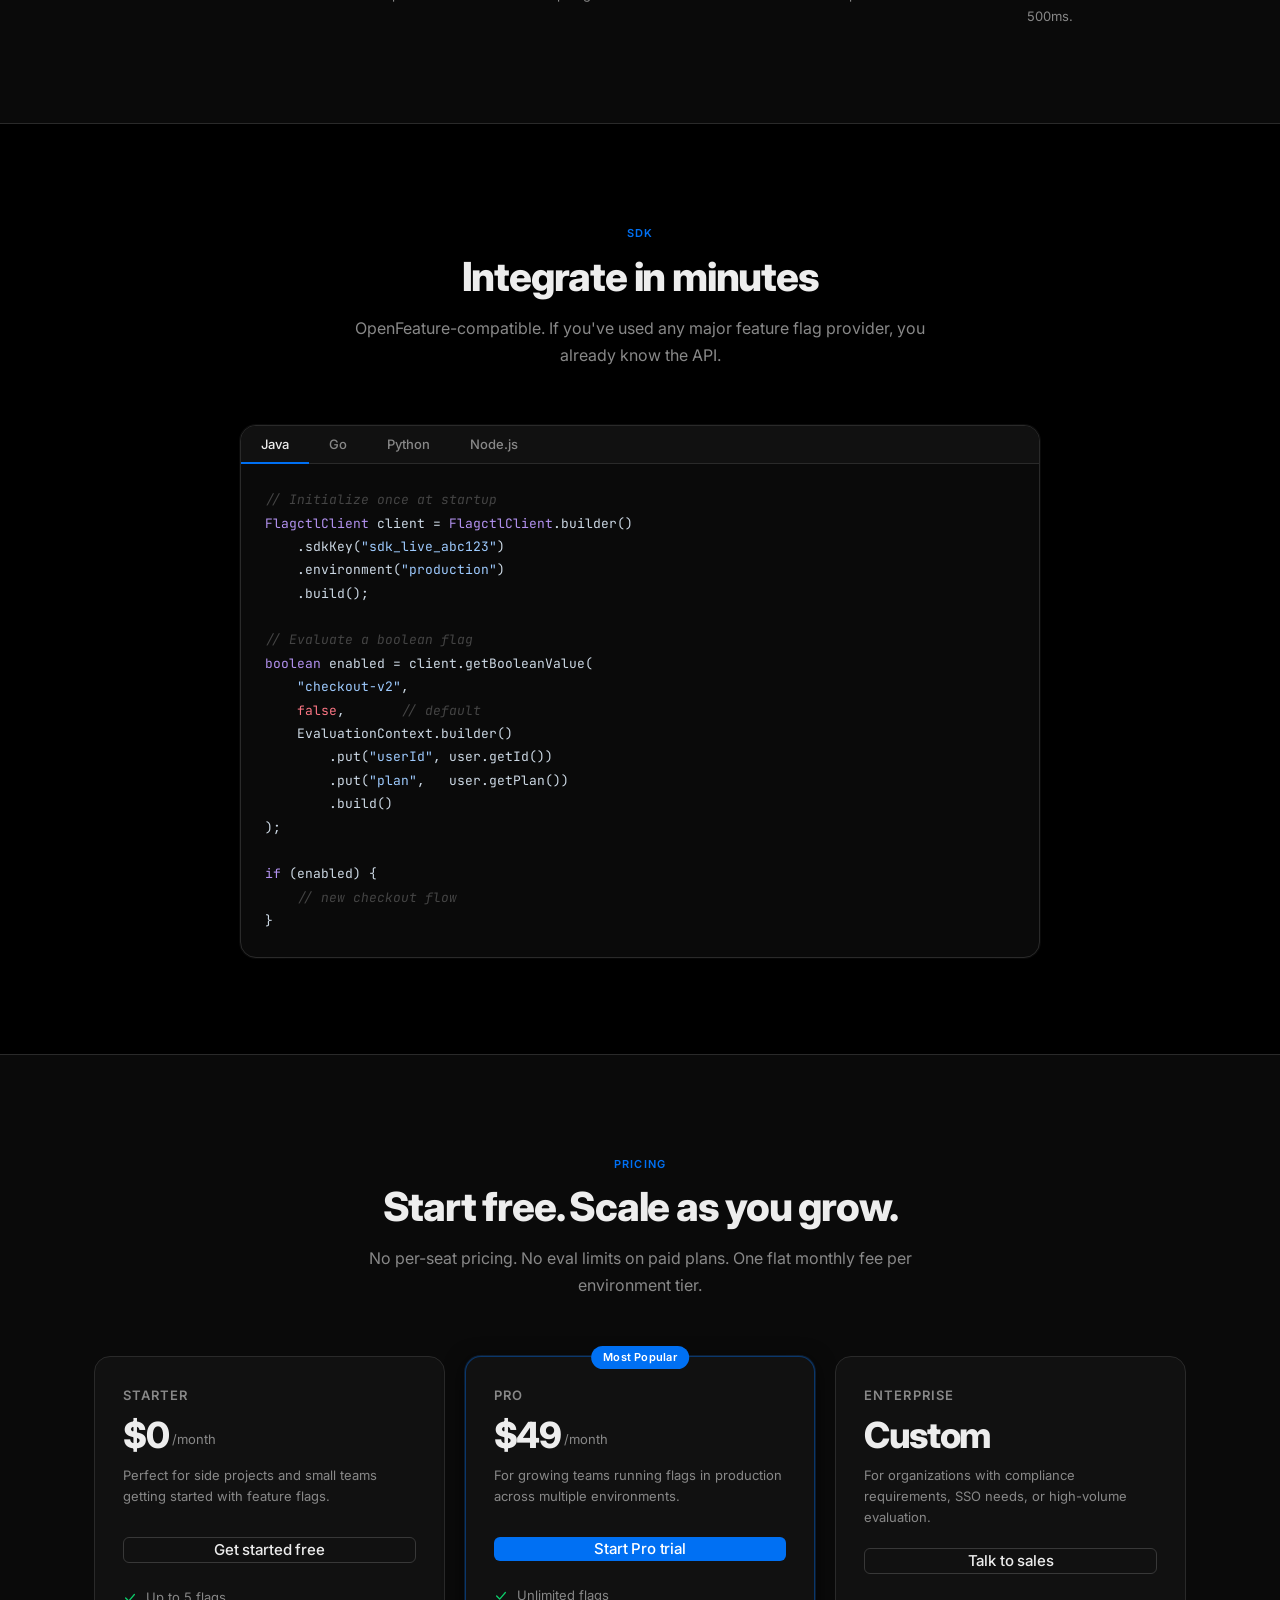
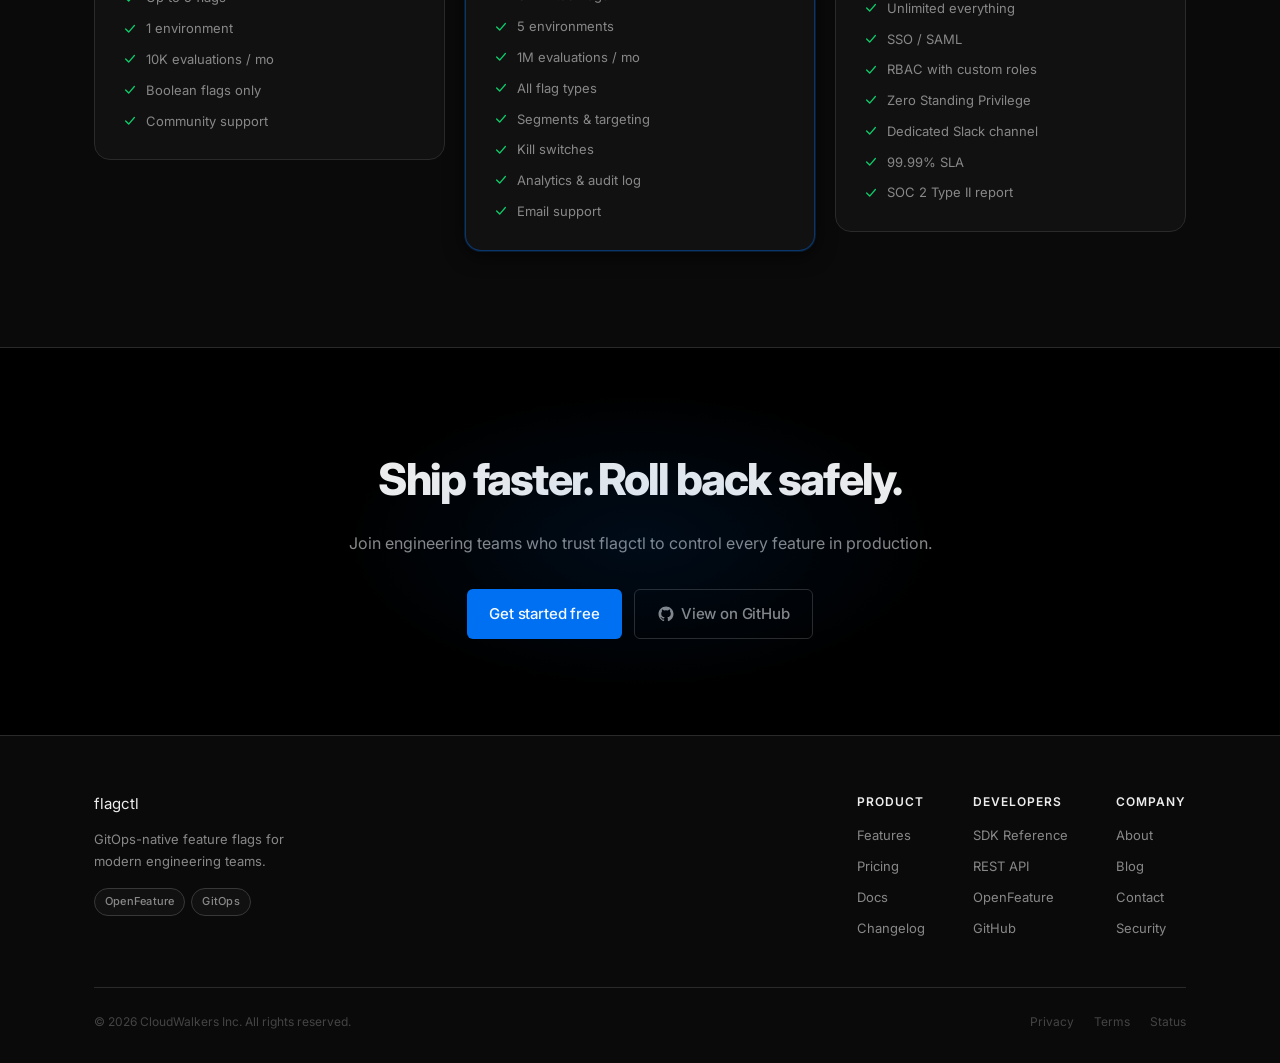
==== commit 1804f0b3: "Replace logo image with text representation in header and footer" ====
--- a/index.html
+++ b/index.html
@@ -126,7 +126,8 @@
   <nav class="nav" id="nav">
     <div class="nav-inner">
       <a href="/" class="logo">
-        <img src="/logo.png" alt="flagctl" class="logo-img" />
+        <span class="logo-mark"></span>
+        <span class="logo-text">flagctl</span>
       </a>
       <ul class="nav-links">
         <li><a href="#features">Features</a></li>
@@ -803,7 +804,8 @@
       <div class="footer-top">
         <div class="footer-brand">
           <a href="/" class="logo">
-            <img src="/logo.png" alt="flagctl" class="logo-img" />
+            <span class="logo-mark"></span>
+            <span class="logo-text">flagctl</span>
           </a>
           <p class="footer-tagline">GitOps-native feature flags for modern engineering teams.</p>
           <div class="footer-badges">
